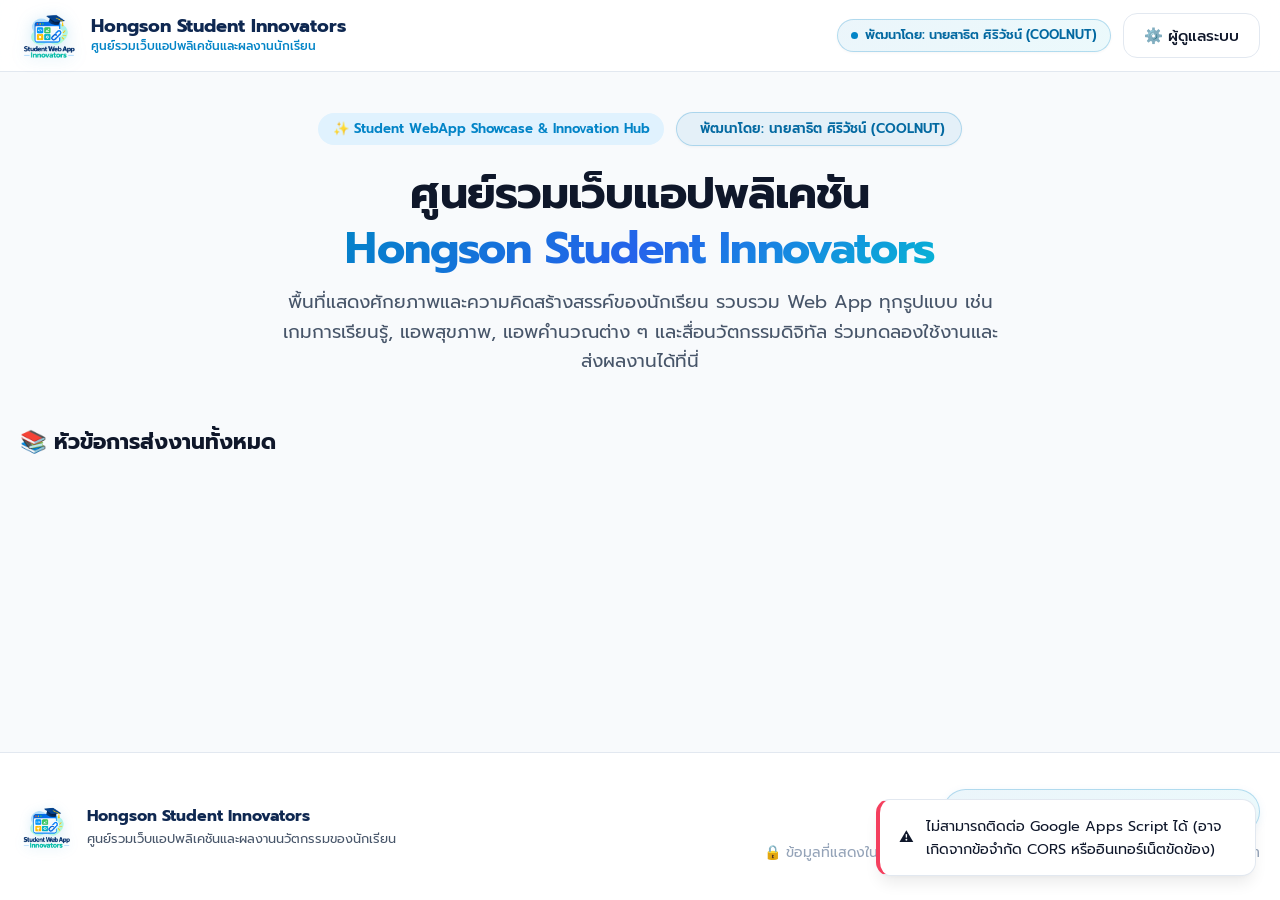
==== index.html @ adf9062c "upload v1" ====
<!DOCTYPE html>
<html lang="th">
<head>
  <meta charset="UTF-8">
  <meta name="viewport" content="width=device-width, initial-scale=1.0">
  <title>Hongson Student Innovators — ศูนย์รวมเว็บแอปพลิเคชันและผลงานนักเรียน</title>
  <meta name="description" content="แพลตฟอร์มรวบรวมและจัดแสดงผลงาน Web App ของนักเรียน (เช่น เกมการเรียนรู้, แอพสุขภาพ, แอพคำนวณต่าง ๆ) พร้อมระบบส่งผลงานและตรวจสอบการส่งงาน">
  
  <!-- Favicon -->
  <link rel="icon" type="image/png" href="assets/images/logo.png">
  
  <!-- Google Fonts Preconnect -->
  <link rel="preconnect" href="https://fonts.googleapis.com">
  <link rel="preconnect" href="https://fonts.gstatic.com" crossorigin>
  
  <!-- Core Stylesheet -->
  <link rel="stylesheet" href="assets/css/styles.css">
</head>
<body>

  <!-- Admin Mode Notification Bar (Visible only when Admin is logged in) -->
  <aside id="adminBar" class="admin-bar hidden" aria-label="แถบควบคุมผู้ดูแลระบบ">
    <div class="container">
      <div class="admin-bar-content">
        <div class="admin-badge-indicator">
          <span class="admin-pulse-dot"></span>
          <span>โหมดผู้ดูแลระบบ (Admin Mode Active)</span>
        </div>
        <div class="admin-bar-actions">
          <button id="adminCreateCategoryBtn" class="btn btn-sm btn-secondary">➕ สร้างหัวข้อใหม่</button>
          <button id="adminDiagBtn" class="btn btn-sm btn-secondary">📊 ตรวจสอบระบบ</button>
          <button id="adminLogoutBtn" class="btn btn-sm btn-danger">ออกจากระบบ</button>
        </div>
      </div>
    </div>
  </aside>

  <!-- Site Navigation Header -->
  <header class="site-header" role="banner">
    <div class="container">
      <div class="header-content">
        <a href="./" id="brandLogo" class="brand-logo" title="Hongson Student Innovators — กลับหน้าแรก">
          <img src="Logo/Student Web App Logo.png" alt="Hongson Student Innovators Logo" class="brand-logo-img">
          <div class="brand-text-wrap">
            <span class="brand-title">Hongson Student Innovators</span>
            <span class="brand-subtitle">ศูนย์รวมเว็บแอปพลิเคชันและผลงานนักเรียน</span>
          </div>
        </a>
        <nav class="header-actions" aria-label="เมนูหลัก">
          <div class="header-devbadge" title="ผู้พัฒนาระบบ">
            <span class="devbadge-pulse"></span>
            <span>พัฒนาโดย: นายสาธิต ศิริวัชน์ (COOLNUT)</span>
          </div>
          <button id="adminLoginNavBtn" class="btn btn-secondary" title="เข้าสู่ระบบผู้ดูแล">
            <span>⚙️ ผู้ดูแลระบบ</span>
          </button>
        </nav>
      </div>
    </div>
  </header>

  <!-- Main Content Area -->
  <main id="mainContent" role="main">

    <!-- ============================================================== -->
    <!-- VIEW 1: HOME VIEW (LIST OF CATEGORIES)                         -->
    <!-- ============================================================== -->
    <section id="homeView" class="view-container">
      <!-- Hero Banner -->
      <section class="hero-section">
        <div class="container">
          <div class="hero-badge-wrap">
            <div class="hero-pill">✨ Student WebApp Showcase & Innovation Hub</div>
            <div class="hero-dev-badge">
              <span class="dev-pulse"></span>
              <span>พัฒนาโดย: นายสาธิต ศิริวัชน์ (COOLNUT)</span>
            </div>
          </div>
          <h1 class="hero-title">
            ศูนย์รวมเว็บแอปพลิเคชัน <br>
            <span class="hero-title-gradient">Hongson Student Innovators</span>
          </h1>
          <p class="hero-subtitle">
            พื้นที่แสดงศักยภาพและความคิดสร้างสรรค์ของนักเรียน รวบรวม Web App ทุกรูปแบบ เช่น เกมการเรียนรู้, แอพสุขภาพ, แอพคำนวณต่าง ๆ และสื่อนวัตกรรมดิจิทัล ร่วมทดลองใช้งานและส่งผลงานได้ที่นี่
          </p>
        </div>
      </section>

      <!-- Categories Section -->
      <section class="categories-section">
        <div class="container">
          <div class="section-header-wrap">
            <h2 class="section-title">
              <span>📚 หัวข้อการส่งงานทั้งหมด</span>
            </h2>
          </div>

          <!-- Loading Skeleton for Categories -->
          <div id="categoriesLoadingSkeleton" class="skeleton-grid hidden">
            <div class="skeleton-card"></div>
            <div class="skeleton-card"></div>
            <div class="skeleton-card"></div>
          </div>

          <!-- Empty State -->
          <div id="categoriesEmptyState" class="empty-state hidden">
            <div class="empty-state-icon">📁</div>
            <h3 class="empty-state-title">ยังไม่มีหัวข้อการส่งงานในระบบ</h3>
            <p class="empty-state-desc">ผู้ดูแลระบบสามารถเข้าสู่ระบบเพื่อสร้างหัวข้อการส่งงานใหม่ได้</p>
          </div>

          <!-- Category Cards Grid Container -->
          <div id="categoryCardsGrid" class="category-cards-grid"></div>
        </div>
      </section>
    </section>

    <!-- ============================================================== -->
    <!-- VIEW 2: CATEGORY DETAIL VIEW (GALLERY & SUMMARY)              -->
    <!-- ============================================================== -->
    <section id="categoryDetailView" class="view-container category-detail-section hidden">
      <div class="container">
        
        <!-- Navigation Back Bar -->
        <div class="detail-nav-bar">
          <button id="backToHomeBtn" class="btn btn-secondary">
            <span>&larr; กลับหน้ารวมหัวข้อ</span>
          </button>
        </div>

        <!-- Category Header Info Card -->
        <div class="category-detail-header-card">
          <div class="cat-header-top">
            <div>
              <h2 id="categoryDetailTitle" class="category-detail-title">ชื่อหัวข้อการส่งงาน</h2>
              <p id="categoryDetailDesc" class="category-detail-desc">คำอธิบายรายละเอียดของหัวข้อ</p>
            </div>
            <div class="cat-header-badges">
              <span id="categoryStatusBadge" class="badge badge-success">🟢 เปิดรับผลงาน</span>
              <span id="categorySubmissionsCountBadge" class="badge badge-subtle">🚀 0 ผลงาน</span>
            </div>
          </div>

          <div class="cat-header-toolbar">
            <div id="categoryAdminToolbar" class="cat-admin-tools hidden"></div>
            <button id="openSubmitModalBtn" class="btn btn-primary">
              <span>➕ เพิ่มผลงานของฉัน</span>
            </button>
          </div>
        </div>

        <!-- Toolbar: Search & Sort Filter -->
        <div class="gallery-toolbar">
          <div class="search-input-wrap">
            <span class="search-icon">🔍</span>
            <input 
              type="text" 
              id="gallerySearchInput" 
              class="search-input" 
              placeholder="ค้นหาตามชื่อผลงาน, เว็บแอป, ชื่อผู้สร้าง, เลขที่, หรือชั้น..." 
              aria-label="ค้นหาผลงานเว็บแอป"
            >
          </div>
          <div class="sort-select-wrap">
            <label for="gallerySortSelect" class="text-sm font-medium text-muted">เรียงตาม:</label>
            <select id="gallerySortSelect" class="select-input" aria-label="ตัวเลือกการเรียงลำดับ">
              <option value="studentNoAsc">เลขที่ (น้อย → มาก) &amp; ชื่อไทย (ก-ฮ)</option>
              <option value="latest">ผลงานล่าสุด</option>
            </select>
          </div>
        </div>

        <!-- Loading Skeleton for Gallery -->
        <div id="submissionsLoadingSkeleton" class="skeleton-grid hidden">
          <div class="skeleton-card"></div>
          <div class="skeleton-card"></div>
          <div class="skeleton-card"></div>
          <div class="skeleton-card"></div>
        </div>

        <!-- Empty State for Gallery -->
        <div id="submissionsEmptyState" class="empty-state hidden">
          <div class="empty-state-icon">🚀</div>
          <h3 class="empty-state-title">ยังไม่มีผลงานในหัวข้อนี้</h3>
          <p class="empty-state-desc">เป็นคนแรกที่ส่งผลงาน Web App ของคุณได้เลย!</p>
        </div>

        <!-- WebApp Cards Grid -->
        <div id="gameGalleryGrid" class="game-gallery-grid"></div>

        <!-- Submission Summary Table Section -->
        <section class="summary-table-section" aria-labelledby="summaryTitle">
          <div class="summary-header-wrap">
            <h3 id="summaryTitle" class="section-title">
              <span>📋 สรุปการส่งงานของนักเรียน</span>
            </h3>
            <span id="summaryTotalCountBadge" class="badge badge-subtle font-bold">0 ผลงาน</span>
          </div>
          <div class="table-responsive-wrap">
            <table class="summary-table" aria-label="ตารางสรุปรายชื่อผู้ส่งผลงาน">
              <thead>
                <tr>
                  <th class="text-center" style="width: 60px;">ลำดับ</th>
                  <th class="text-center" style="width: 70px;">เลขที่</th>
                  <th>ชื่อ-นามสกุล</th>
                  <th class="text-center" style="width: 90px;">ชั้น</th>
                  <th>สายการเรียน</th>
                  <th>ชื่อผลงาน / เว็บแอป</th>
                  <th>วันที่ส่ง</th>
                  <th class="text-center admin-only hidden" style="width: 70px;">จัดการ</th>
                </tr>
              </thead>
              <tbody id="submissionSummaryTableBody">
                <!-- Dynamically generated rows -->
              </tbody>
            </table>
          </div>
        </section>

      </div>
    </section>

  </main>

  <!-- ============================================================== -->
  <!-- MODAL: STUDENT SUBMISSION                                      -->
  <!-- ============================================================== -->
  <div id="submissionModal" class="modal-backdrop hidden" role="dialog" aria-modal="true" aria-labelledby="submitModalTitle">
    <div class="modal-dialog">
      <div class="modal-header">
        <h3 id="submitModalTitle" class="modal-title">🚀 ส่งผลงาน Web App นักเรียน</h3>
        <button id="closeSubmitModalBtn" class="modal-close" aria-label="ปิดหน้าต่าง">&times;</button>
      </div>
      <form id="studentSubmissionForm">
        <div class="modal-body">
          <div class="form-group">
            <label class="form-label">หัวข้อการส่งงาน:</label>
            <div id="modalCategoryNameLabel" class="badge badge-subtle font-bold" style="font-size:0.9rem;">-</div>
          </div>

          <!-- Honeypot Field for anti-spam bot protection -->
          <input type="text" id="inputHoneypot" class="honeypot-field" tabindex="-1" autocomplete="off" aria-hidden="true">

          <div class="form-group">
            <label for="inputStudentName" class="form-label">ชื่อ-นามสกุล <span class="required">*</span></label>
            <input type="text" id="inputStudentName" class="form-control" placeholder="เช่น ด.ช.สมชาย รักเรียน" required>
          </div>

          <div class="form-row-2">
            <div class="form-group">
              <label for="inputClassName" class="form-label">ชั้น <span class="required">*</span></label>
              <input type="text" id="inputClassName" class="form-control" placeholder="เช่น ม.4/1, ม.4/3" required>
              <div class="form-help">พิมพ์ห้องเรียนของคุณเอง</div>
            </div>
            <div class="form-group">
              <label for="inputStudentNo" class="form-label">เลขที่ <span class="required">*</span></label>
              <input type="number" id="inputStudentNo" class="form-control font-mono" min="1" max="99" placeholder="เช่น 5" required>
            </div>
          </div>

          <div class="form-group">
            <label for="inputStudyProgram" class="form-label">สายการเรียน / แผนการเรียน <span class="required">*</span></label>
            <input type="text" id="inputStudyProgram" class="form-control" placeholder="เช่น ศิลป์-จีน, วิทย์-คอมฯ, วิทย์สุขภาพ" required>
            <div class="form-help">พิมพ์สายการเรียนของคุณอย่างอิสระ</div>
          </div>

          <div class="form-group">
            <label for="inputWorkTitle" class="form-label">ชื่อผลงาน / ชื่อเว็บแอป <span class="required">*</span></label>
            <input type="text" id="inputWorkTitle" class="form-control" placeholder="เช่น แอพคำนวณแคลอรีสุขภาพ, เกมระบบสุริยะ, เครื่องคิดเลขวิทยาศาสตร์" required>
          </div>

          <div class="form-group">
            <label for="inputWorkUrl" class="form-label">URL ผลงาน / ลิงก์เว็บแอป <span class="required">*</span></label>
            <input type="text" id="inputWorkUrl" class="form-control" placeholder="เช่น https://... หรือ www.mywebapp.com" autocomplete="url" required>
            <div class="form-help">รองรับทุกลิงก์ (ระบบจะเติม https:// ให้อัตโนมัติหากไม่ได้ระบุ)</div>
          </div>

          <div class="form-group">
            <label class="form-label">ภาพหน้าปกผลงาน / ตัวอย่างหน้าจอเว็บแอป (Cover / Screenshot) <span class="required">*</span></label>
            <label class="cover-upload-box" for="submitCoverInput">
              <div id="uploadBoxLabel">📸 คลิกเพื่อเลือกรูปภาพหน้าปก / ภาพตัวอย่างเว็บแอป</div>
              <div class="form-help">รองรับไฟล์ JPEG, PNG, WEBP (ระบบจะย่อขนาดให้อัตโนมัติ)</div>
              <input type="file" id="submitCoverInput" accept="image/jpeg,image/png,image/webp" style="display:none;" required>
            </label>
            <div id="coverPreviewContainer" class="hidden">
              <div class="cover-preview-wrapper">
                <img id="coverPreviewImg" src="assets/images/placeholder-cover.svg" alt="ภาพตัวอย่างหน้าปก">
              </div>
              <div id="coverPreviewStats" class="cover-preview-stats"></div>
            </div>
          </div>
        </div>
        <div class="modal-footer">
          <button type="button" class="btn btn-secondary" onclick="App.closeSubmissionModal()">ยกเลิก</button>
          <button type="submit" id="submitFormBtn" class="btn btn-primary">
            <span>🚀 ส่งผลงาน</span>
          </button>
        </div>
      </form>
    </div>
  </div>

  <!-- ============================================================== -->
  <!-- MODAL: ADMIN LOGIN                                             -->
  <!-- ============================================================== -->
  <div id="adminLoginModal" class="modal-backdrop hidden" role="dialog" aria-modal="true" aria-labelledby="adminLoginTitle">
    <div class="modal-dialog" style="max-width: 420px;">
      <div class="modal-header">
        <h3 id="adminLoginTitle" class="modal-title">🔐 เข้าสู่ระบบผู้ดูแลระบบ</h3>
        <button id="adminLoginModalClose" class="modal-close" aria-label="ปิดหน้าต่าง">&times;</button>
      </div>
      <form id="adminLoginForm">
        <div class="modal-body">
          <div class="form-group">
            <label for="adminPasswordInput" class="form-label">รหัสผ่านผู้ดูแลระบบ (Admin Password):</label>
            <input type="password" id="adminPasswordInput" class="form-control" placeholder="กรอกรหัสผ่าน..." autocomplete="current-password" required>
            <div class="form-help">ในโหมด Prototype Phase 1 ใช้รหัส: <code>admin1234</code></div>
            <div id="adminLoginError" class="text-danger text-sm" style="margin-top:0.5rem;"></div>
          </div>
        </div>
        <div class="modal-footer">
          <button type="button" class="btn btn-secondary" onclick="AdminApp.closeLoginModal()">ยกเลิก</button>
          <button type="submit" id="adminLoginSubmitBtn" class="btn btn-primary">เข้าสู่ระบบ</button>
        </div>
      </form>
    </div>
  </div>

  <!-- ============================================================== -->
  <!-- MODAL: ADMIN CREATE / EDIT CATEGORY                            -->
  <!-- ============================================================== -->
  <div id="adminCategoryModal" class="modal-backdrop hidden" role="dialog" aria-modal="true" aria-labelledby="adminCategoryModalTitle">
    <div class="modal-dialog">
      <div class="modal-header">
        <h3 id="adminCategoryModalTitle" class="modal-title">➕ สร้างหัวข้อการส่งงานใหม่</h3>
        <button class="modal-close" onclick="AdminApp.closeCategoryModal()" aria-label="ปิดหน้าต่าง">&times;</button>
      </div>
      <form id="adminCategoryForm">
        <div class="modal-body">
          <input type="hidden" id="adminCatIdInput">
          <div class="form-group">
            <label for="adminCatTitleInput" class="form-label">ชื่อหัวข้อการส่งงาน <span class="required">*</span></label>
            <input type="text" id="adminCatTitleInput" class="form-control" placeholder="เช่น โครงงานเว็บแอปสุขภาพ ม.4/2 หรือ นวัตกรรม AI เพื่อการเรียนรู้" required>
          </div>
          <div class="form-group">
            <label for="adminCatDescInput" class="form-label">คำอธิบายรายละเอียด:</label>
            <textarea id="adminCatDescInput" class="form-control" rows="3" placeholder="ระบุวัตถุประสงค์ เกณฑ์การส่งผลงาน หรือประเภท Web App ที่เปิดรับ..."></textarea>
          </div>
        </div>
        <div class="modal-footer">
          <button type="button" class="btn btn-secondary" onclick="AdminApp.closeCategoryModal()">ยกเลิก</button>
          <button type="submit" id="adminCatSubmitBtn" class="btn btn-primary">บันทึก</button>
        </div>
      </form>
    </div>
  </div>

  <!-- Global Toast Notifications Container -->
  <div id="toastContainer" class="toast-container" aria-live="polite" aria-atomic="true"></div>

  <!-- Site Footer -->
  <footer class="site-footer" role="contentinfo">
    <div class="container">
      <div class="footer-content">
        <div class="footer-brand">
          <img src="Logo/Student Web App Logo.png" alt="Hongson Student Innovators Logo" class="footer-logo-img">
          <div>
            <div class="footer-title">Hongson Student Innovators</div>
            <div class="footer-subtitle">ศูนย์รวมเว็บแอปพลิเคชันและผลงานนวัตกรรมของนักเรียน</div>
          </div>
        </div>
        <div class="footer-center">
          <div class="dev-badge">
            <span class="dev-badge-icon">👨‍💻</span>
            <span class="dev-badge-text">พัฒนาโดย: นายสาธิต ศิริวัชน์ (COOLNUT)</span>
          </div>
          <div class="text-sm text-muted">
            🔒 ข้อมูลที่แสดงในเว็บนี้ใช้เพื่อการนำเสนอผลงานและส่งเสริมการเรียนรู้ทางการศึกษา
          </div>
        </div>
      </div>
    </div>
  </footer>

  <!-- Scripts: Loaded in dependency order -->
  <script src="assets/js/config.js"></script>
  <script src="assets/js/image-utils.js"></script>
  <script src="assets/js/api.js"></script>
  <script src="assets/js/admin.js"></script>
  <script src="assets/js/app.js"></script>
</body>
</html>
---- assets/css/styles.css ----
/* ==========================================================================
   Hongson Student Innovators - Design System & Modern Styles
   Theme: Student WebApp & Innovation Showcase (Sleek, Dynamic, Inspiring)
   ========================================================================== */

@import url('https://fonts.googleapis.com/css2?family=Inter:wght@400;500;600;700&family=Prompt:wght@300;400;500;600;700&display=swap');

:root {
  /* Color Palette - Vibrant Cyan, Sky Blue, Navy with Innovation Accents */
  --primary: #0284c7;
  --primary-hover: #0369a1;
  --primary-light: #e0f2fe;
  --primary-dark: #075985;

  --accent-cyan: #06b6d4;
  --accent-blue: #2563eb;
  --accent-purple: #6366f1;
  --accent-emerald: #10b981;
  --accent-amber: #f59e0b;
  --accent-rose: #f43f5e;

  --bg-main: #f8fafc;
  --bg-card: #ffffff;
  --bg-glass: rgba(255, 255, 255, 0.88);

  --text-primary: #0f172a;
  --text-secondary: #475569;
  --text-muted: #94a3b8;
  --text-on-primary: #ffffff;

  --border-subtle: #e2e8f0;
  --border-focus: #38bdf8;

  /* Elevation & Shadows */
  --shadow-sm: 0 1px 2px 0 rgba(0, 0, 0, 0.05);
  --shadow-md: 0 4px 6px -1px rgba(0, 0, 0, 0.07), 0 2px 4px -2px rgba(0, 0, 0, 0.05);
  --shadow-lg: 0 10px 15px -3px rgba(0, 0, 0, 0.08), 0 4px 6px -4px rgba(0, 0, 0, 0.05);
  --shadow-hover: 0 20px 25px -5px rgba(79, 70, 229, 0.12), 0 8px 10px -6px rgba(79, 70, 229, 0.08);

  /* Geometry */
  --radius-sm: 8px;
  --radius-md: 14px;
  --radius-lg: 20px;
  --radius-full: 9999px;

  /* Typography */
  --font-family: 'Prompt', 'Inter', -apple-system, BlinkMacSystemFont, 'Segoe UI', Roboto, sans-serif;
  --font-mono: ui-monospace, SFMono-Regular, Menlo, Monaco, Consolas, monospace;

  /* Layout */
  --max-width: 1280px;
  --header-height: 72px;
}

/* ==========================================================================
   CSS Reset & Base
   ========================================================================== */
*, *::before, *::after {
  box-sizing: border-box;
  margin: 0;
  padding: 0;
}

html {
  font-size: 16px;
  scroll-behavior: smooth;
}

body {
  font-family: var(--font-family);
  background-color: var(--bg-main);
  color: var(--text-primary);
  line-height: 1.6;
  min-height: 100vh;
  display: flex;
  flex-direction: column;
  -webkit-font-smoothing: antialiased;
  -moz-osx-font-smoothing: grayscale;
}

/* Container */
.container {
  width: 100%;
  max-width: var(--max-width);
  margin-left: auto;
  margin-right: auto;
  padding-left: 1.25rem;
  padding-right: 1.25rem;
}

/* Hidden Utility */
.hidden {
  display: none !important;
}

/* Text Helpers */
.text-center { text-align: center; }
.text-muted { color: var(--text-muted); }
.text-danger { color: var(--accent-rose); }
.font-bold { font-weight: 700; }
.font-medium { font-weight: 500; }
.font-mono { font-family: var(--font-mono); }
.text-sm { font-size: 0.875rem; }

/* ==========================================================================
   Header & Navbar
   ========================================================================== */
.site-header {
  position: sticky;
  top: 0;
  z-index: 100;
  background: var(--bg-glass);
  backdrop-filter: blur(12px);
  -webkit-backdrop-filter: blur(12px);
  border-bottom: 1px solid var(--border-subtle);
  height: var(--header-height);
  display: flex;
  align-items: center;
}

.header-content {
  display: flex;
  justify-content: space-between;
  align-items: center;
  width: 100%;
}

.brand-logo {
  display: flex;
  align-items: center;
  gap: 0.85rem;
  text-decoration: none;
  color: var(--text-primary);
  font-weight: 700;
  font-size: 1.25rem;
  cursor: pointer;
  transition: transform 0.2s ease;
}

.brand-logo:hover {
  transform: translateY(-1px);
}

.brand-logo-img {
  height: 48px;
  width: auto;
  max-width: 140px;
  object-fit: contain;
  transition: transform 0.25s ease;
  filter: drop-shadow(0 2px 8px rgba(2, 132, 199, 0.18));
}

.brand-logo:hover .brand-logo-img {
  transform: scale(1.05);
}

.brand-icon {
  display: flex;
  align-items: center;
  justify-content: center;
  width: 44px;
  height: 44px;
  background: linear-gradient(135deg, var(--primary), var(--accent-cyan));
  color: #fff;
  border-radius: var(--radius-md);
  font-size: 1.35rem;
  box-shadow: 0 4px 12px rgba(2, 132, 199, 0.25);
}

.brand-text-wrap {
  display: flex;
  flex-direction: column;
}

.brand-title {
  line-height: 1.2;
  font-size: 1.15rem;
  font-weight: 700;
  color: #0f2851;
}

.brand-subtitle {
  font-size: 0.75rem;
  font-weight: 500;
  color: var(--primary);
}

.header-actions {
  display: flex;
  align-items: center;
  gap: 0.75rem;
}

.header-devbadge {
  display: inline-flex;
  align-items: center;
  gap: 0.45rem;
  background: linear-gradient(135deg, rgba(2, 132, 199, 0.08), rgba(6, 182, 212, 0.08));
  border: 1px solid rgba(2, 132, 199, 0.25);
  padding: 0.35rem 0.85rem;
  border-radius: var(--radius-full);
  font-size: 0.8rem;
  font-weight: 600;
  color: #0369a1;
  box-shadow: 0 1px 3px rgba(0, 0, 0, 0.04);
  transition: all 0.2s ease;
  white-space: nowrap;
}

.header-devbadge:hover {
  background: linear-gradient(135deg, rgba(2, 132, 199, 0.14), rgba(6, 182, 212, 0.14));
  border-color: rgba(2, 132, 199, 0.45);
  transform: translateY(-1px);
}

.devbadge-pulse {
  width: 7px;
  height: 7px;
  border-radius: 50%;
  background-color: #0284c7;
  box-shadow: 0 0 0 0 rgba(2, 132, 199, 0.7);
  animation: pulse-ring 2s infinite;
  flex-shrink: 0;
}

@keyframes pulse-ring {
  0% {
    box-shadow: 0 0 0 0 rgba(2, 132, 199, 0.6);
  }
  70% {
    box-shadow: 0 0 0 6px rgba(2, 132, 199, 0);
  }
  100% {
    box-shadow: 0 0 0 0 rgba(2, 132, 199, 0);
  }
}

/* ==========================================================================
   Admin Mode Banner / Bar
   ========================================================================== */
.admin-bar {
  background: linear-gradient(90deg, #1e1b4b, #312e81);
  color: #e0e7ff;
  padding: 0.6rem 0;
  font-size: 0.875rem;
  border-bottom: 1px solid rgba(255, 255, 255, 0.1);
}

.admin-bar-content {
  display: flex;
  justify-content: space-between;
  align-items: center;
  flex-wrap: wrap;
  gap: 0.5rem;
}

.admin-badge-indicator {
  display: flex;
  align-items: center;
  gap: 0.5rem;
  font-weight: 600;
}

.admin-pulse-dot {
  width: 8px;
  height: 8px;
  background-color: #34d399;
  border-radius: 50%;
  box-shadow: 0 0 8px #34d399;
  animation: pulse 1.8s infinite;
}

@keyframes pulse {
  0%, 100% { transform: scale(1); opacity: 1; }
  50% { transform: scale(1.3); opacity: 0.6; }
}

.admin-bar-actions {
  display: flex;
  gap: 0.5rem;
}

/* ==========================================================================
   Hero Section
   ========================================================================== */
.hero-section {
  padding: 2.5rem 0 1.5rem;
  text-align: center;
}

.hero-badge-wrap {
  display: flex;
  justify-content: center;
  align-items: center;
  flex-wrap: wrap;
  gap: 0.75rem;
  margin-bottom: 1.25rem;
}

.hero-pill {
  display: inline-flex;
  align-items: center;
  gap: 0.4rem;
  padding: 0.35rem 0.9rem;
  background: var(--primary-light);
  color: var(--primary);
  border-radius: var(--radius-full);
  font-size: 0.825rem;
  font-weight: 600;
}

.hero-dev-badge {
  display: inline-flex;
  align-items: center;
  gap: 0.5rem;
  padding: 0.35rem 0.95rem;
  background: rgba(2, 132, 199, 0.08);
  color: #0369a1;
  border: 1px solid rgba(2, 132, 199, 0.25);
  border-radius: var(--radius-full);
  font-size: 0.825rem;
  font-weight: 600;
  box-shadow: 0 1px 3px rgba(0, 0, 0, 0.04);
}

.hero-title {
  font-size: clamp(1.8rem, 4vw, 2.75rem);
  font-weight: 700;
  color: var(--text-primary);
  line-height: 1.25;
  margin-bottom: 0.75rem;
  letter-spacing: -0.02em;
}

.hero-title-gradient {
  background: linear-gradient(135deg, #0284c7 0%, #2563eb 50%, #06b6d4 100%);
  -webkit-background-clip: text;
  background-clip: text;
  -webkit-text-fill-color: transparent;
}

.hero-subtitle {
  font-size: clamp(1rem, 1.5vw, 1.15rem);
  color: var(--text-secondary);
  max-width: 720px;
  margin: 0 auto;
}

/* ==========================================================================
   Category Cards Grid (Home View)
   ========================================================================== */
.categories-section {
  padding: 1.5rem 0 3rem;
}

.section-header-wrap {
  display: flex;
  justify-content: space-between;
  align-items: center;
  margin-bottom: 1.5rem;
}

.section-title {
  font-size: 1.35rem;
  font-weight: 700;
  display: flex;
  align-items: center;
  gap: 0.5rem;
}

.category-cards-grid {
  display: grid;
  grid-template-columns: repeat(auto-fill, minmax(320px, 1fr));
  gap: 1.5rem;
}

.category-card {
  background: var(--bg-card);
  border: 1px solid var(--border-subtle);
  border-radius: var(--radius-lg);
  padding: 1.5rem;
  display: flex;
  flex-direction: column;
  transition: all 0.25s cubic-bezier(0.16, 1, 0.3, 1);
  cursor: pointer;
  position: relative;
  box-shadow: var(--shadow-sm);
}

.category-card:hover {
  transform: translateY(-4px);
  box-shadow: var(--shadow-hover);
  border-color: var(--border-focus);
}

.category-card.is-closed {
  opacity: 0.88;
  background: #fdfdfd;
}

.cat-card-header {
  display: flex;
  justify-content: space-between;
  align-items: flex-start;
  margin-bottom: 1rem;
}

.cat-card-badges {
  display: flex;
  gap: 0.5rem;
  flex-wrap: wrap;
}

.cat-card-title {
  font-size: 1.2rem;
  font-weight: 600;
  color: var(--text-primary);
  margin-bottom: 0.5rem;
  line-height: 1.4;
}

.cat-card-desc {
  font-size: 0.925rem;
  color: var(--text-secondary);
  line-height: 1.5;
  flex-grow: 1;
  margin-bottom: 1.25rem;
}

.cat-card-footer {
  display: flex;
  justify-content: space-between;
  align-items: center;
  border-top: 1px solid var(--border-subtle);
  padding-top: 0.85rem;
  font-size: 0.85rem;
}

.cat-card-date {
  color: var(--text-muted);
}

.cat-card-action {
  font-weight: 600;
  color: var(--primary);
  display: flex;
  align-items: center;
  gap: 0.25rem;
}

/* Category Admin Dropdown */
.cat-admin-dropdown {
  position: relative;
}

.cat-admin-menu {
  position: absolute;
  top: 100%;
  right: 0;
  background: var(--bg-card);
  border: 1px solid var(--border-subtle);
  border-radius: var(--radius-md);
  box-shadow: var(--shadow-lg);
  padding: 0.5rem;
  min-width: 160px;
  display: none;
  flex-direction: column;
  gap: 0.25rem;
  z-index: 20;
}

.cat-admin-dropdown:hover .cat-admin-menu,
.cat-admin-dropdown:focus-within .cat-admin-menu {
  display: flex;
}

.cat-admin-menu button {
  background: none;
  border: none;
  text-align: left;
  padding: 0.45rem 0.75rem;
  font-size: 0.85rem;
  border-radius: var(--radius-sm);
  cursor: pointer;
  color: var(--text-primary);
  font-family: inherit;
}

.cat-admin-menu button:hover {
  background: var(--bg-main);
}

/* ==========================================================================
   Category Detail View
   ========================================================================== */
.category-detail-section {
  padding: 1.5rem 0 4rem;
}

.detail-nav-bar {
  margin-bottom: 1.5rem;
}

.category-detail-header-card {
  background: var(--bg-card);
  border: 1px solid var(--border-subtle);
  border-radius: var(--radius-lg);
  padding: 1.75rem 2rem;
  margin-bottom: 2rem;
  box-shadow: var(--shadow-sm);
}

.cat-header-top {
  display: flex;
  justify-content: space-between;
  align-items: flex-start;
  flex-wrap: wrap;
  gap: 1rem;
  margin-bottom: 1rem;
}

.category-detail-title {
  font-size: clamp(1.4rem, 2.5vw, 2rem);
  font-weight: 700;
  color: var(--text-primary);
  line-height: 1.3;
}

.category-detail-desc {
  font-size: 1.05rem;
  color: var(--text-secondary);
  max-width: 800px;
  margin-bottom: 1.25rem;
}

.cat-header-toolbar {
  display: flex;
  justify-content: space-between;
  align-items: center;
  flex-wrap: wrap;
  gap: 1rem;
  border-top: 1px solid var(--border-subtle);
  padding-top: 1.25rem;
}

.cat-header-badges {
  display: flex;
  gap: 0.6rem;
  align-items: center;
}

/* ==========================================================================
   Filter & Search Toolbar
   ========================================================================== */
.gallery-toolbar {
  display: flex;
  justify-content: space-between;
  align-items: center;
  flex-wrap: wrap;
  gap: 1rem;
  margin-bottom: 1.75rem;
}

.search-input-wrap {
  position: relative;
  flex: 1;
  min-width: 260px;
  max-width: 440px;
}

.search-icon {
  position: absolute;
  left: 1rem;
  top: 50%;
  transform: translateY(-50%);
  color: var(--text-muted);
  pointer-events: none;
}

.search-input {
  width: 100%;
  height: 46px;
  padding: 0 1rem 0 2.75rem;
  border: 1px solid var(--border-subtle);
  border-radius: var(--radius-full);
  background: var(--bg-card);
  font-family: inherit;
  font-size: 0.95rem;
  color: var(--text-primary);
  transition: all 0.2s ease;
  box-shadow: var(--shadow-sm);
}

.search-input:focus {
  outline: none;
  border-color: var(--primary);
  box-shadow: 0 0 0 3px rgba(79, 70, 229, 0.15);
}

.sort-select-wrap {
  display: flex;
  align-items: center;
  gap: 0.5rem;
}

.select-input {
  height: 46px;
  padding: 0 1rem;
  border: 1px solid var(--border-subtle);
  border-radius: var(--radius-md);
  background: var(--bg-card);
  font-family: inherit;
  font-size: 0.9rem;
  color: var(--text-primary);
  cursor: pointer;
  transition: all 0.2s ease;
}

.select-input:focus {
  outline: none;
  border-color: var(--primary);
}

/* ==========================================================================
   Game Cards Grid (Game Gallery)
   CRITICAL: 16:9 Cover normalization & Responsive Layout
   ========================================================================== */
.game-gallery-grid {
  display: grid;
  grid-template-columns: repeat(auto-fill, minmax(250px, 1fr));
  gap: 1.5rem;
  margin-bottom: 3.5rem;
}

@media (min-width: 1200px) {
  .game-gallery-grid {
    grid-template-columns: repeat(4, 1fr);
  }
}

.game-card {
  background: var(--bg-card);
  border: 1px solid var(--border-subtle);
  border-radius: var(--radius-lg);
  overflow: hidden;
  display: flex;
  flex-direction: column;
  box-shadow: var(--shadow-sm);
  transition: all 0.25s cubic-bezier(0.16, 1, 0.3, 1);
  cursor: pointer;
}

.game-card:hover {
  transform: translateY(-5px);
  box-shadow: var(--shadow-hover);
  border-color: var(--border-focus);
}

.game-card.card-highlight {
  border-color: #10b981;
  box-shadow: 0 0 0 3px rgba(16, 185, 129, 0.3);
  animation: pulse-border 1.5s infinite;
}

@keyframes pulse-border {
  0%, 100% { transform: scale(1); }
  50% { transform: scale(1.02); }
}

/* CRITICAL COVER NORMALIZATION */
.game-card-cover-wrap {
  width: 100%;
  aspect-ratio: 16 / 9;
  position: relative;
  background-color: #1e1b4b;
  overflow: hidden;
}

.game-card-cover {
  width: 100%;
  height: 100%;
  object-fit: cover;
  display: block;
  transition: transform 0.4s ease;
}

.game-card:hover .game-card-cover {
  transform: scale(1.04);
}

.game-card-badge-no {
  position: absolute;
  top: 0.75rem;
  left: 0.75rem;
  background: rgba(15, 23, 42, 0.85);
  backdrop-filter: blur(4px);
  color: #ffffff;
  padding: 0.25rem 0.65rem;
  border-radius: var(--radius-full);
  font-size: 0.8rem;
  font-weight: 600;
  font-family: var(--font-mono);
  box-shadow: 0 2px 4px rgba(0, 0, 0, 0.2);
}

.game-card-admin-del {
  position: absolute;
  top: 0.75rem;
  right: 0.75rem;
  padding: 0.3rem 0.5rem;
  border-radius: var(--radius-sm);
  font-size: 0.8rem;
  box-shadow: 0 2px 6px rgba(0,0,0,0.3);
}

.game-card-body {
  padding: 1.2rem;
  display: flex;
  flex-direction: column;
  flex-grow: 1;
}

.game-card-title {
  font-size: 1.05rem;
  font-weight: 600;
  color: var(--text-primary);
  margin-bottom: 0.4rem;
  line-height: 1.35;
  display: -webkit-box;
  -webkit-line-clamp: 2;
  line-clamp: 2;
  -webkit-box-orient: vertical;
  overflow: hidden;
  height: 2.7em;
}

.game-card-creator {
  font-size: 0.9rem;
  color: var(--text-secondary);
  margin-bottom: 0.75rem;
  font-weight: 500;
}

.game-card-meta {
  display: flex;
  gap: 0.4rem;
  flex-wrap: wrap;
  margin-bottom: 1.25rem;
  flex-grow: 1;
}

.game-card-actions {
  margin-top: auto;
}

.btn-play, .btn-launch {
  width: 100%;
  height: 42px;
  background: linear-gradient(135deg, #0284c7, #2563eb);
  color: #ffffff !important;
  font-weight: 600;
  border-radius: var(--radius-md);
  text-decoration: none;
  display: flex;
  align-items: center;
  justify-content: center;
  gap: 0.5rem;
  box-shadow: 0 4px 12px rgba(2, 132, 199, 0.25);
  transition: all 0.2s ease;
}

.btn-play:hover, .btn-launch:hover {
  background: linear-gradient(135deg, #0369a1, #1d4ed8);
  filter: brightness(1.05);
  transform: translateY(-1px);
  box-shadow: 0 6px 16px rgba(2, 132, 199, 0.35);
}

/* ==========================================================================
   Submission Summary Table Section
   ========================================================================== */
.summary-table-section {
  background: var(--bg-card);
  border: 1px solid var(--border-subtle);
  border-radius: var(--radius-lg);
  padding: 1.75rem 2rem;
  box-shadow: var(--shadow-sm);
}

.summary-header-wrap {
  display: flex;
  justify-content: space-between;
  align-items: center;
  margin-bottom: 1.25rem;
  flex-wrap: wrap;
  gap: 0.5rem;
}

.table-responsive-wrap {
  width: 100%;
  overflow-x: auto;
  -webkit-overflow-scrolling: touch;
  border-radius: var(--radius-sm);
}

.table-responsive-wrap::-webkit-scrollbar {
  height: 6px;
}

.table-responsive-wrap::-webkit-scrollbar-track {
  background: #f1f5f9;
}

.table-responsive-wrap::-webkit-scrollbar-thumb {
  background: #cbd5e1;
  border-radius: 4px;
}

.summary-table {
  width: 100%;
  min-width: 680px;
  border-collapse: collapse;
  font-size: 0.925rem;
  text-align: left;
}

.summary-table th {
  background: #f1f5f9;
  color: var(--text-secondary);
  font-weight: 600;
  padding: 0.85rem 1rem;
  border-bottom: 2px solid var(--border-subtle);
  white-space: nowrap;
}

.summary-table td {
  padding: 0.9rem 1rem;
  border-bottom: 1px solid var(--border-subtle);
  color: var(--text-primary);
  word-break: break-word;
  overflow-wrap: break-word;
}

.summary-table tbody tr:hover {
  background-color: #f8fafc;
}

.link-subtle {
  color: var(--primary);
  text-decoration: none;
  font-weight: 500;
}

.link-subtle:hover {
  text-decoration: underline;
}

/* ==========================================================================
   Buttons & Badges
   ========================================================================== */
.btn {
  display: inline-flex;
  align-items: center;
  justify-content: center;
  gap: 0.5rem;
  font-family: inherit;
  font-size: 0.95rem;
  font-weight: 500;
  border: none;
  border-radius: var(--radius-md);
  padding: 0.65rem 1.25rem;
  cursor: pointer;
  transition: all 0.2s ease;
  min-height: 44px; /* Touch target >= 44px */
  text-decoration: none;
}

.btn:active {
  transform: scale(0.98);
}

.btn-primary {
  background-color: var(--primary);
  color: var(--text-on-primary);
  box-shadow: 0 2px 4px rgba(79, 70, 229, 0.2);
}

.btn-primary:hover {
  background-color: var(--primary-hover);
}

.btn-secondary {
  background-color: #ffffff;
  color: var(--text-primary);
  border: 1px solid var(--border-subtle);
}

.btn-secondary:hover {
  background-color: #f1f5f9;
  border-color: #cbd5e1;
}

.btn-danger {
  background-color: var(--accent-rose);
  color: #ffffff;
}

.btn-danger:hover {
  background-color: #e11d48;
}

.btn-danger-outline {
  background-color: transparent;
  color: var(--accent-rose);
  border: 1px solid var(--accent-rose);
}

.btn-danger-outline:hover {
  background-color: #fff1f2;
}

.btn-icon {
  padding: 0.4rem;
  width: 36px;
  height: 36px;
  min-height: unset;
  border-radius: var(--radius-sm);
  background: transparent;
}

.btn-sm {
  font-size: 0.85rem;
  padding: 0.4rem 0.8rem;
  min-height: 36px;
}

.btn-disabled,
.btn:disabled {
  opacity: 0.6;
  cursor: not-allowed;
  pointer-events: none;
}

/* Badges */
.badge {
  display: inline-flex;
  align-items: center;
  gap: 0.35rem;
  padding: 0.25rem 0.65rem;
  border-radius: var(--radius-full);
  font-size: 0.775rem;
  font-weight: 500;
  white-space: nowrap;
}

.badge-success {
  background-color: #d1fae5;
  color: #065f46;
}

.badge-neutral {
  background-color: #f1f5f9;
  color: #64748b;
}

.badge-subtle {
  background-color: #f8fafc;
  border: 1px solid var(--border-subtle);
  color: var(--text-secondary);
}

/* ==========================================================================
   Modals & Bottom Sheets
   ========================================================================== */
.modal-backdrop {
  position: fixed;
  inset: 0;
  background-color: rgba(15, 23, 42, 0.65);
  backdrop-filter: blur(4px);
  -webkit-backdrop-filter: blur(4px);
  display: flex;
  align-items: center;
  justify-content: center;
  z-index: 200;
  padding: 1rem;
}

.modal-dialog {
  background: var(--bg-card);
  border-radius: var(--radius-lg);
  box-shadow: 0 25px 50px -12px rgba(0, 0, 0, 0.25);
  width: 100%;
  max-width: 580px;
  max-height: 88vh;
  display: flex;
  flex-direction: column;
  overflow: hidden;
  animation: modal-enter 0.25s cubic-bezier(0.16, 1, 0.3, 1);
}

@keyframes modal-enter {
  from { opacity: 0; transform: scale(0.95) translateY(10px); }
  to { opacity: 1; transform: scale(1) translateY(0); }
}

.modal-header {
  display: flex;
  justify-content: space-between;
  align-items: center;
  padding: 1.25rem 1.5rem;
  border-bottom: 1px solid var(--border-subtle);
  flex-shrink: 0;
}

/* Modal Form Container - Crucial for scroll propagation */
.modal-dialog > form {
  display: flex;
  flex-direction: column;
  flex: 1;
  min-height: 0;
  overflow: hidden;
}

.modal-title {
  font-size: 1.25rem;
  font-weight: 700;
}

.modal-close {
  background: none;
  border: none;
  font-size: 1.5rem;
  color: var(--text-muted);
  cursor: pointer;
  padding: 0.2rem;
  line-height: 1;
}

.modal-close:hover {
  color: var(--text-primary);
}

.modal-body {
  padding: 1.5rem;
  overflow-y: auto;
  -webkit-overflow-scrolling: touch;
  flex: 1;
  min-height: 0;
  overscroll-behavior: contain;
}

/* Sleek visible scrollbar for modal-body */
.modal-body::-webkit-scrollbar {
  width: 7px;
}

.modal-body::-webkit-scrollbar-track {
  background: #f1f5f9;
  border-radius: 4px;
}

.modal-body::-webkit-scrollbar-thumb {
  background: #cbd5e1;
  border-radius: 4px;
}

.modal-body::-webkit-scrollbar-thumb:hover {
  background: #94a3b8;
}

.modal-footer {
  padding: 1rem 1.5rem;
  border-top: 1px solid var(--border-subtle);
  display: flex;
  justify-content: flex-end;
  gap: 0.75rem;
  background: #f8fafc;
  flex-shrink: 0;
}

/* Form Styles */
.form-group {
  margin-bottom: 1.15rem;
}

.form-row-2 {
  display: grid;
  grid-template-columns: 1fr 1fr;
  gap: 1rem;
}

.form-label {
  display: block;
  font-size: 0.875rem;
  font-weight: 500;
  color: var(--text-primary);
  margin-bottom: 0.4rem;
}

.form-label .required {
  color: var(--accent-rose);
}

.form-control {
  width: 100%;
  height: 44px;
  padding: 0 0.85rem;
  border: 1px solid var(--border-subtle);
  border-radius: var(--radius-md);
  font-family: inherit;
  font-size: 0.95rem;
  color: var(--text-primary);
  transition: all 0.2s ease;
}

.form-control:focus {
  outline: none;
  border-color: var(--primary);
  box-shadow: 0 0 0 3px rgba(79, 70, 229, 0.15);
}

textarea.form-control {
  height: auto;
  min-height: 80px;
  padding: 0.75rem 0.85rem;
}

.form-help {
  font-size: 0.775rem;
  color: var(--text-muted);
  margin-top: 0.35rem;
}

/* File Upload & Preview */
.cover-upload-box {
  display: block;
  width: 100%;
  box-sizing: border-box;
  border: 2px dashed var(--border-subtle);
  border-radius: var(--radius-md);
  padding: 1.25rem;
  text-align: center;
  background: #fafafa;
  cursor: pointer;
  transition: all 0.2s ease;
}

.cover-upload-box:hover {
  border-color: var(--primary);
  background: #f8fafc;
}

.cover-preview-wrapper {
  margin-top: 0.75rem;
  border-radius: var(--radius-md);
  overflow: hidden;
  border: 1px solid var(--border-subtle);
  aspect-ratio: 16 / 9;
  background: #000;
}

.cover-preview-wrapper img {
  width: 100%;
  height: 100%;
  object-fit: cover;
}

.cover-preview-stats {
  font-size: 0.75rem;
  color: var(--accent-emerald);
  margin-top: 0.35rem;
  font-weight: 500;
}

/* Honeypot hidden input */
.honeypot-field {
  display: none !important;
  visibility: hidden !important;
  opacity: 0 !important;
  position: absolute !important;
  left: -9999px !important;
}

/* ==========================================================================
   Loading Skeletons & Empty States
   ========================================================================== */
.skeleton-grid {
  display: grid;
  grid-template-columns: repeat(auto-fill, minmax(280px, 1fr));
  gap: 1.5rem;
}

.skeleton-card {
  height: 240px;
  background: linear-gradient(90deg, #f1f5f9 25%, #e2e8f0 50%, #f1f5f9 75%);
  background-size: 200% 100%;
  animation: skeleton-loading 1.5s infinite;
  border-radius: var(--radius-lg);
}

@keyframes skeleton-loading {
  0% { background-position: 200% 0; }
  100% { background-position: -200% 0; }
}

.empty-state {
  text-align: center;
  padding: 3.5rem 1.5rem;
  background: var(--bg-card);
  border: 1px dashed var(--border-subtle);
  border-radius: var(--radius-lg);
  margin: 1.5rem 0;
}

.empty-state-icon {
  font-size: 3rem;
  margin-bottom: 0.75rem;
}

.empty-state-title {
  font-size: 1.25rem;
  font-weight: 600;
  margin-bottom: 0.5rem;
}

.empty-state-desc {
  font-size: 0.95rem;
  color: var(--text-secondary);
  max-width: 440px;
  margin: 0 auto 1.25rem;
}

/* ==========================================================================
   Toast Notifications
   ========================================================================== */
.toast-container {
  position: fixed;
  bottom: 1.5rem;
  right: 1.5rem;
  display: flex;
  flex-direction: column;
  gap: 0.75rem;
  z-index: 300;
  max-width: 380px;
}

.toast {
  display: flex;
  align-items: center;
  gap: 0.75rem;
  background: var(--bg-card);
  border: 1px solid var(--border-subtle);
  border-radius: var(--radius-md);
  padding: 0.9rem 1.2rem;
  box-shadow: var(--shadow-lg);
  font-size: 0.9rem;
  animation: toast-in 0.3s cubic-bezier(0.16, 1, 0.3, 1);
  transition: opacity 0.3s, transform 0.3s;
}

.toast-success {
  border-left: 4px solid var(--accent-emerald);
}

.toast-error {
  border-left: 4px solid var(--accent-rose);
}

.toast-info {
  border-left: 4px solid var(--primary);
}

.toast-fadeout {
  opacity: 0;
  transform: translateY(10px);
}

@keyframes toast-in {
  from { opacity: 0; transform: translateY(20px); }
  to { opacity: 1; transform: translateY(0); }
}

/* ==========================================================================
   Footer
   ========================================================================== */
.site-footer {
  margin-top: auto;
  background: #ffffff;
  border-top: 1px solid var(--border-subtle);
  padding: 2.25rem 0;
  font-size: 0.85rem;
  color: var(--text-secondary);
}

.footer-content {
  display: flex;
  justify-content: space-between;
  align-items: center;
  flex-wrap: wrap;
  gap: 1.5rem;
}

.footer-brand {
  display: flex;
  align-items: center;
  gap: 0.9rem;
}

.footer-logo-img {
  height: 44px;
  width: auto;
  object-fit: contain;
  filter: drop-shadow(0 2px 6px rgba(2, 132, 199, 0.15));
}

.footer-title {
  font-weight: 700;
  color: #0f2851;
  font-size: 1rem;
}

.footer-subtitle {
  font-size: 0.8rem;
  color: var(--text-secondary);
}

.footer-center {
  display: flex;
  flex-direction: column;
  align-items: flex-end;
  gap: 0.5rem;
}

.dev-badge {
  display: inline-flex;
  align-items: center;
  gap: 0.5rem;
  background: linear-gradient(135deg, rgba(2, 132, 199, 0.08), rgba(6, 182, 212, 0.08));
  border: 1px solid rgba(2, 132, 199, 0.25);
  padding: 0.45rem 1rem;
  border-radius: var(--radius-full);
  font-size: 0.85rem;
  font-weight: 600;
  color: #0369a1;
  box-shadow: 0 2px 8px rgba(2, 132, 199, 0.08);
  transition: all 0.25s ease;
}

.dev-badge:hover {
  background: linear-gradient(135deg, rgba(2, 132, 199, 0.15), rgba(6, 182, 212, 0.15));
  border-color: rgba(2, 132, 199, 0.45);
  box-shadow: 0 4px 12px rgba(2, 132, 199, 0.16);
  transform: translateY(-1px);
}

.dev-badge-icon {
  font-size: 1.1rem;
}

/* ==========================================================================
   Mobile Responsive Styles
   ========================================================================== */
@media (max-width: 768px) {
  :root {
    --header-height: 64px;
  }

  .brand-subtitle {
    display: none;
  }

  .header-devbadge {
    display: none;
  }

  .footer-center {
    align-items: flex-start;
  }

  .form-row-2 {
    grid-template-columns: 1fr;
  }

  .modal-backdrop {
    padding: 0;
    align-items: flex-end; /* Bottom sheet on mobile */
  }

  .modal-dialog {
    max-height: 85vh;
    border-bottom-left-radius: 0;
    border-bottom-right-radius: 0;
    animation: slide-up 0.25s cubic-bezier(0.16, 1, 0.3, 1);
  }

  @keyframes slide-up {
    from { transform: translateY(100%); }
    to { transform: translateY(0); }
  }

  .game-gallery-grid {
    grid-template-columns: repeat(auto-fill, minmax(160px, 1fr));
    gap: 1rem;
  }

  .game-card-body {
    padding: 0.85rem;
  }

  .game-card-title {
    font-size: 0.95rem;
  }

  .btn-play {
    height: 38px;
    font-size: 0.85rem;
  }

  .toast-container {
    left: 1rem;
    right: 1rem;
    bottom: 1rem;
    max-width: unset;
  }
}
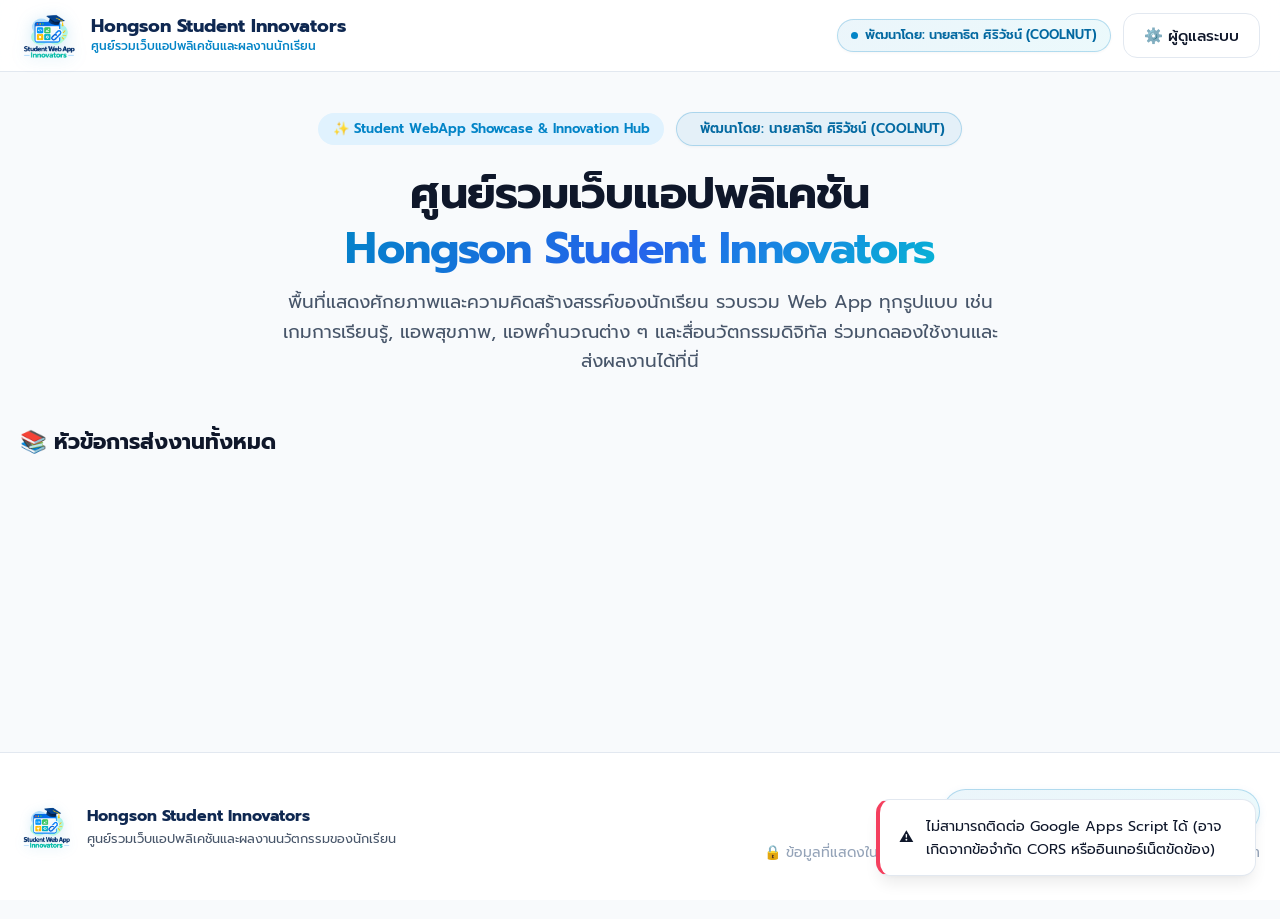
==== commit 5153d07a: "upload v1" ====
--- a/index.html
+++ b/index.html
@@ -18,6 +18,11 @@
 </head>
 <body>
 
+  <!-- Top Global Progress Bar for Network Requests -->
+  <div id="globalProgressBar" class="global-progress-bar hidden" role="progressbar" aria-valuenow="0" aria-valuemin="0" aria-valuemax="100">
+    <div id="globalProgressBarFill" class="global-progress-bar-fill"></div>
+  </div>
+
   <!-- Admin Mode Notification Bar (Visible only when Admin is logged in) -->
   <aside id="adminBar" class="admin-bar hidden" aria-label="แถบควบคุมผู้ดูแลระบบ">
     <div class="container">
@@ -95,6 +100,29 @@
             </h2>
           </div>
 
+          <!-- Rich Progress Loader for Categories -->
+          <div id="categoriesLoadingProgress" class="section-progress-card hidden" role="status">
+            <div class="progress-card-header">
+              <div class="progress-card-icon-wrap">
+                <span class="progress-card-spinner"></span>
+                <span class="progress-card-icon">📊</span>
+              </div>
+              <div class="progress-card-info">
+                <h3 class="progress-card-title">กำลังโหลดข้อมูลหัวข้อจาก Google Sheets</h3>
+                <p id="categoriesProgressStageText" class="progress-card-stage">กำลังเชื่อมต่อ Google Sheets API...</p>
+              </div>
+              <div class="progress-card-percent-badge">
+                <span id="categoriesProgressPercent">0</span>%
+              </div>
+            </div>
+            <div class="progress-bar-track">
+              <div id="categoriesProgressBarFill" class="progress-bar-fill" style="width: 0%;"></div>
+            </div>
+            <div class="progress-card-footer">
+              <span class="progress-card-hint">💡 ระบบกำลังดึงข้อมูลล่าสุดจาก Google Sheets กรุณารอสักครู่ ไม่จำเป็นต้องกดรีเฟรชหน้าเว็บ (F5)</span>
+            </div>
+          </div>
+
           <!-- Loading Skeleton for Categories -->
           <div id="categoriesLoadingSkeleton" class="skeleton-grid hidden">
             <div class="skeleton-card"></div>
@@ -167,6 +195,29 @@
               <option value="studentNoAsc">เลขที่ (น้อย → มาก) &amp; ชื่อไทย (ก-ฮ)</option>
               <option value="latest">ผลงานล่าสุด</option>
             </select>
+          </div>
+        </div>
+
+        <!-- Rich Progress Loader for Submissions -->
+        <div id="submissionsLoadingProgress" class="section-progress-card hidden" role="status">
+          <div class="progress-card-header">
+            <div class="progress-card-icon-wrap">
+              <span class="progress-card-spinner"></span>
+              <span class="progress-card-icon">🚀</span>
+            </div>
+            <div class="progress-card-info">
+              <h3 class="progress-card-title">กำลังโหลดผลงานเว็บแอปและรูปภาพจาก Google Drive</h3>
+              <p id="submissionsProgressStageText" class="progress-card-stage">กำลังเชื่อมต่อฐานข้อมูล Google Sheets & Google Drive...</p>
+            </div>
+            <div class="progress-card-percent-badge">
+              <span id="submissionsProgressPercent">0</span>%
+            </div>
+          </div>
+          <div class="progress-bar-track">
+            <div id="submissionsProgressBarFill" class="progress-bar-fill" style="width: 0%;"></div>
+          </div>
+          <div class="progress-card-footer">
+            <span class="progress-card-hint">💡 กำลังซิงค์ข้อมูลผลงานล่าสุด กรุณารอสักครู่ ไม่จำเป็นต้องกดรีเฟรชหน้าเว็บ ระบบกำลังจัดเตรียมข้อมูลให้คุณอัตโนมัติ</span>
           </div>
         </div>
 
@@ -231,6 +282,74 @@
         <h3 id="submitModalTitle" class="modal-title">🚀 ส่งผลงาน Web App นักเรียน</h3>
         <button id="closeSubmitModalBtn" class="modal-close" aria-label="ปิดหน้าต่าง">&times;</button>
       </div>
+
+      <!-- Submission Progress Overlay (shown during submit) -->
+      <div id="submissionProgressOverlay" class="submission-progress-overlay hidden" role="dialog" aria-modal="true" aria-labelledby="submissionProgressTitle">
+        <div class="submission-progress-box">
+          <div class="submission-progress-rocket">
+            <div class="rocket-icon-pulse">🚀</div>
+            <div class="rocket-orbit-ring"></div>
+          </div>
+          <h3 id="submissionProgressTitle" class="submission-progress-title">กำลังส่งผลงานของคุณเข้าสู่ระบบ...</h3>
+          <p id="submissionProgressSubtitle" class="submission-progress-subtitle">ระบบกำลังนำส่งผลงานไปยัง Google Drive และบันทึกลง Google Sheets</p>
+          
+          <!-- Big Percentage Counter -->
+          <div class="submission-percent-wrap">
+            <span id="submissionPercentNumber" class="submission-percent-number">0</span>
+            <span class="submission-percent-sign">%</span>
+          </div>
+
+          <!-- Progress Bar -->
+          <div class="progress-bar-track submission-progress-track">
+            <div id="submissionProgressBarFill" class="progress-bar-fill animated-stripes" style="width: 0%;"></div>
+          </div>
+
+          <!-- Stepper Checklist -->
+          <div class="submission-steps-list">
+            <div class="step-item" id="submitStep1">
+              <span class="step-icon">📋</span>
+              <span class="step-label">1. ตรวจสอบความถูกต้องของข้อมูล</span>
+              <span class="step-status">⏳</span>
+            </div>
+            <div class="step-item" id="submitStep2">
+              <span class="step-icon">🖼️</span>
+              <span class="step-label">2. ประมวลผลและบีบอัดรูปภาพหน้าปก</span>
+              <span class="step-status">⏳</span>
+            </div>
+            <div class="step-item" id="submitStep3">
+              <span class="step-icon">☁️</span>
+              <span class="step-label">3. กำลังอัปโหลดภาพขึ้น Google Drive</span>
+              <span class="step-status">⏳</span>
+            </div>
+            <div class="step-item" id="submitStep4">
+              <span class="step-icon">📊</span>
+              <span class="step-label">4. กำลังบันทึกข้อมูลลง Google Sheets</span>
+              <span class="step-status">⏳</span>
+            </div>
+            <div class="step-item" id="submitStep5">
+              <span class="step-icon">✨</span>
+              <span class="step-label">5. ตรวจสอบความสมบูรณ์และเสร็จสิ้น</span>
+              <span class="step-status">⏳</span>
+            </div>
+          </div>
+
+          <!-- Safe Warning Notice -->
+          <div class="submission-warning-banner">
+            <span class="warning-icon">⚠️</span>
+            <div class="warning-text">
+              <strong>กรุณารอสักครู่ ห้ามปิดหน้าต่างหรือกดรีเฟรชหน้าเว็บ</strong><br>
+              ระบบกำลังเชื่อมต่อ Google Drive และ Google Sheets เพื่อความปลอดภัยของข้อมูล
+            </div>
+          </div>
+
+          <!-- Submission Error Container (Hidden by default) -->
+          <div id="submissionProgressError" class="submission-error-box hidden">
+            <p id="submissionProgressErrorMsg" class="submission-error-msg"></p>
+            <button type="button" id="submissionRetryBtn" class="btn btn-sm btn-primary">ลองใหม่อีกครั้ง</button>
+          </div>
+        </div>
+      </div>
+
       <form id="studentSubmissionForm">
         <div class="modal-body">
           <div class="form-group">
@@ -316,6 +435,17 @@
             <input type="password" id="adminPasswordInput" class="form-control" placeholder="กรอกรหัสผ่าน..." autocomplete="current-password" required>
             <div class="form-help">ในโหมด Prototype Phase 1 ใช้รหัส: <code>admin1234</code></div>
             <div id="adminLoginError" class="text-danger text-sm" style="margin-top:0.5rem;"></div>
+
+            <!-- Admin Login Progress Indicator -->
+            <div id="adminLoginProgress" class="admin-login-progress hidden">
+              <div class="admin-progress-header">
+                <span id="adminProgressText" class="text-sm font-medium text-muted">กำลังตรวจสอบความถูกต้อง...</span>
+                <span id="adminProgressPercent" class="font-bold text-sm" style="color: var(--primary);">0%</span>
+              </div>
+              <div class="progress-bar-track" style="height: 6px; margin-top: 0.5rem;">
+                <div id="adminProgressBarFill" class="progress-bar-fill" style="width: 0%;"></div>
+              </div>
+            </div>
           </div>
         </div>
         <div class="modal-footer">
--- a/assets/css/styles.css
+++ b/assets/css/styles.css
@@ -986,6 +986,7 @@
 }
 
 .modal-dialog {
+  position: relative; /* Ensure progress overlay properly covers dialog */
   background: var(--bg-card);
   border-radius: var(--radius-lg);
   box-shadow: 0 25px 50px -12px rgba(0, 0, 0, 0.25);
@@ -1231,6 +1232,407 @@
 }
 
 /* ==========================================================================
+   Progress Loaders & Real-Time Percentage Indicators
+   ========================================================================== */
+
+/* Top Global Progress Bar */
+.global-progress-bar {
+  position: fixed;
+  top: 0;
+  left: 0;
+  width: 100%;
+  height: 4px;
+  background: rgba(2, 132, 199, 0.15);
+  z-index: 9999;
+  pointer-events: none;
+  overflow: hidden;
+}
+
+.global-progress-bar-fill {
+  height: 100%;
+  width: 0%;
+  background: linear-gradient(90deg, var(--accent-cyan), var(--primary), var(--accent-purple));
+  box-shadow: 0 0 10px rgba(6, 182, 212, 0.7);
+  transition: width 0.25s ease-out;
+}
+
+/* Section Progress Card (Home Categories & Gallery Detail) */
+.section-progress-card {
+  background: var(--bg-card);
+  border: 1px solid var(--border-subtle);
+  border-radius: var(--radius-lg);
+  padding: 1.75rem 1.5rem;
+  margin: 1.5rem 0 2rem 0;
+  box-shadow: var(--shadow-md);
+  position: relative;
+  overflow: hidden;
+  animation: modal-enter 0.3s cubic-bezier(0.16, 1, 0.3, 1);
+}
+
+.section-progress-card::before {
+  content: '';
+  position: absolute;
+  top: 0;
+  left: 0;
+  right: 0;
+  height: 3px;
+  background: linear-gradient(90deg, var(--accent-cyan), var(--primary), var(--accent-purple));
+}
+
+.progress-card-header {
+  display: flex;
+  align-items: center;
+  gap: 1rem;
+  margin-bottom: 1.25rem;
+}
+
+.progress-card-icon-wrap {
+  position: relative;
+  width: 48px;
+  height: 48px;
+  display: flex;
+  align-items: center;
+  justify-content: center;
+  background: var(--primary-light);
+  border-radius: var(--radius-md);
+  flex-shrink: 0;
+}
+
+.progress-card-icon {
+  font-size: 1.5rem;
+  z-index: 2;
+}
+
+.progress-card-spinner {
+  position: absolute;
+  inset: -3px;
+  border-radius: calc(var(--radius-md) + 3px);
+  border: 2px solid transparent;
+  border-top-color: var(--primary);
+  border-right-color: var(--accent-cyan);
+  animation: spin 1s linear infinite;
+}
+
+@keyframes spin {
+  from { transform: rotate(0deg); }
+  to { transform: rotate(360deg); }
+}
+
+.progress-card-info {
+  flex: 1;
+  min-width: 0;
+}
+
+.progress-card-title {
+  font-size: 1.125rem;
+  font-weight: 700;
+  color: var(--text-primary);
+  margin-bottom: 0.25rem;
+}
+
+.progress-card-stage {
+  font-size: 0.9rem;
+  color: var(--text-secondary);
+  display: flex;
+  align-items: center;
+  gap: 0.4rem;
+}
+
+.progress-card-percent-badge {
+  font-family: var(--font-family);
+  font-size: 1.75rem;
+  font-weight: 800;
+  color: var(--primary);
+  background: var(--primary-light);
+  padding: 0.25rem 0.85rem;
+  border-radius: var(--radius-md);
+  box-shadow: inset 0 1px 2px rgba(2, 132, 199, 0.1);
+  letter-spacing: -0.02em;
+  flex-shrink: 0;
+}
+
+/* Progress Track & Fill */
+.progress-bar-track {
+  width: 100%;
+  height: 10px;
+  background: #e2e8f0;
+  border-radius: var(--radius-full);
+  overflow: hidden;
+  position: relative;
+  box-shadow: inset 0 1px 2px rgba(0, 0, 0, 0.08);
+}
+
+.progress-bar-fill {
+  height: 100%;
+  width: 0%;
+  background: linear-gradient(90deg, #0284c7 0%, #06b6d4 50%, #6366f1 100%);
+  border-radius: var(--radius-full);
+  transition: width 0.2s cubic-bezier(0.4, 0, 0.2, 1);
+  box-shadow: 0 0 8px rgba(6, 182, 212, 0.5);
+  position: relative;
+}
+
+.progress-bar-fill.animated-stripes {
+  background-image: linear-gradient(
+    45deg,
+    rgba(255, 255, 255, 0.2) 25%,
+    transparent 25%,
+    transparent 50%,
+    rgba(255, 255, 255, 0.2) 50%,
+    rgba(255, 255, 255, 0.2) 75%,
+    transparent 75%,
+    transparent
+  );
+  background-size: 24px 24px;
+  animation: progress-stripes 1s linear infinite;
+}
+
+@keyframes progress-stripes {
+  0% { background-position: 24px 0; }
+  100% { background-position: 0 0; }
+}
+
+.progress-card-footer {
+  margin-top: 1rem;
+  padding-top: 0.75rem;
+  border-top: 1px dashed var(--border-subtle);
+  display: flex;
+  align-items: center;
+  justify-content: space-between;
+}
+
+.progress-card-hint {
+  font-size: 0.825rem;
+  color: #0369a1;
+  background: #f0f9ff;
+  border: 1px solid #bae6fd;
+  border-radius: var(--radius-sm);
+  padding: 0.45rem 0.85rem;
+  width: 100%;
+  display: inline-block;
+  font-weight: 500;
+  line-height: 1.4;
+}
+
+/* ==========================================================================
+   Submission Progress Overlay (Modal)
+   ========================================================================== */
+.submission-progress-overlay {
+  position: absolute;
+  top: 0;
+  left: 0;
+  right: 0;
+  bottom: 0;
+  background: rgba(255, 255, 255, 0.97);
+  backdrop-filter: blur(10px);
+  -webkit-backdrop-filter: blur(10px);
+  z-index: 50;
+  display: flex;
+  flex-direction: column;
+  align-items: center;
+  justify-content: center;
+  padding: 1.5rem;
+  border-radius: var(--radius-lg);
+  overflow-y: auto;
+  animation: modal-enter 0.25s ease-out;
+}
+
+.submission-progress-box {
+  width: 100%;
+  max-width: 460px;
+  text-align: center;
+  display: flex;
+  flex-direction: column;
+  align-items: center;
+}
+
+.submission-progress-rocket {
+  position: relative;
+  width: 72px;
+  height: 72px;
+  margin-bottom: 0.75rem;
+  display: flex;
+  align-items: center;
+  justify-content: center;
+}
+
+.rocket-icon-pulse {
+  font-size: 2.75rem;
+  animation: rocket-float 2s ease-in-out infinite;
+  z-index: 2;
+}
+
+@keyframes rocket-float {
+  0%, 100% { transform: translateY(0) rotate(0deg); }
+  50% { transform: translateY(-8px) rotate(5deg); }
+}
+
+.rocket-orbit-ring {
+  position: absolute;
+  inset: 0;
+  border-radius: 50%;
+  border: 2px dashed var(--accent-cyan);
+  animation: spin 6s linear infinite;
+  opacity: 0.6;
+}
+
+.submission-progress-title {
+  font-size: 1.3rem;
+  font-weight: 700;
+  color: var(--text-primary);
+  margin-bottom: 0.25rem;
+}
+
+.submission-progress-subtitle {
+  font-size: 0.875rem;
+  color: var(--text-secondary);
+  margin-bottom: 1rem;
+}
+
+/* Big Percentage Counter */
+.submission-percent-wrap {
+  display: flex;
+  align-items: baseline;
+  justify-content: center;
+  margin-bottom: 0.75rem;
+}
+
+.submission-percent-number {
+  font-size: 3.5rem;
+  font-weight: 800;
+  line-height: 1;
+  background: linear-gradient(135deg, var(--primary) 0%, var(--accent-cyan) 60%, var(--accent-purple) 100%);
+  -webkit-background-clip: text;
+  background-clip: text;
+  -webkit-text-fill-color: transparent;
+  letter-spacing: -0.03em;
+  font-family: var(--font-family);
+}
+
+.submission-percent-sign {
+  font-size: 1.75rem;
+  font-weight: 700;
+  color: var(--accent-cyan);
+  margin-left: 0.2rem;
+}
+
+.submission-progress-track {
+  height: 14px;
+  margin-bottom: 1.25rem;
+  border: 1px solid #cbd5e1;
+}
+
+/* Stepper Checklist */
+.submission-steps-list {
+  width: 100%;
+  display: flex;
+  flex-direction: column;
+  gap: 0.5rem;
+  margin-bottom: 1.25rem;
+  text-align: left;
+}
+
+.step-item {
+  display: flex;
+  align-items: center;
+  justify-content: space-between;
+  padding: 0.55rem 0.85rem;
+  background: #f8fafc;
+  border: 1px solid var(--border-subtle);
+  border-radius: var(--radius-sm);
+  font-size: 0.85rem;
+  transition: all 0.2s ease;
+}
+
+.step-item .step-icon {
+  margin-right: 0.5rem;
+  font-size: 1rem;
+}
+
+.step-item .step-label {
+  flex: 1;
+  color: var(--text-secondary);
+  font-weight: 500;
+}
+
+.step-item .step-status {
+  font-size: 0.95rem;
+}
+
+.step-item.is-active {
+  background: #e0f2fe;
+  border-color: #7dd3fc;
+  box-shadow: 0 2px 4px rgba(2, 132, 199, 0.1);
+}
+
+.step-item.is-active .step-label {
+  color: var(--primary-dark);
+  font-weight: 600;
+}
+
+.step-item.is-completed {
+  background: #f0fdf4;
+  border-color: #bbf7d0;
+}
+
+.step-item.is-completed .step-label {
+  color: #166534;
+}
+
+/* Warning banner */
+.submission-warning-banner {
+  width: 100%;
+  display: flex;
+  align-items: center;
+  gap: 0.75rem;
+  padding: 0.75rem 0.9rem;
+  background: #fffbeb;
+  border: 1px solid #fde68a;
+  border-radius: var(--radius-md);
+  text-align: left;
+  font-size: 0.8rem;
+  color: #92400e;
+  line-height: 1.4;
+}
+
+.submission-warning-banner .warning-icon {
+  font-size: 1.4rem;
+  flex-shrink: 0;
+}
+
+/* Error Box in Progress */
+.submission-error-box {
+  margin-top: 1rem;
+  padding: 1rem;
+  background: #fef2f2;
+  border: 1px solid #fecaca;
+  border-radius: var(--radius-md);
+  width: 100%;
+}
+
+.submission-error-msg {
+  color: var(--accent-rose);
+  font-size: 0.875rem;
+  margin-bottom: 0.75rem;
+  font-weight: 500;
+}
+
+/* Admin Login Progress */
+.admin-login-progress {
+  margin-top: 0.85rem;
+  padding: 0.75rem;
+  background: var(--bg-main);
+  border-radius: var(--radius-sm);
+  border: 1px solid var(--border-subtle);
+}
+
+.admin-progress-header {
+  display: flex;
+  justify-content: space-between;
+  align-items: center;
+}
+
+/* ==========================================================================
    Toast Notifications
    ========================================================================== */
 .toast-container {
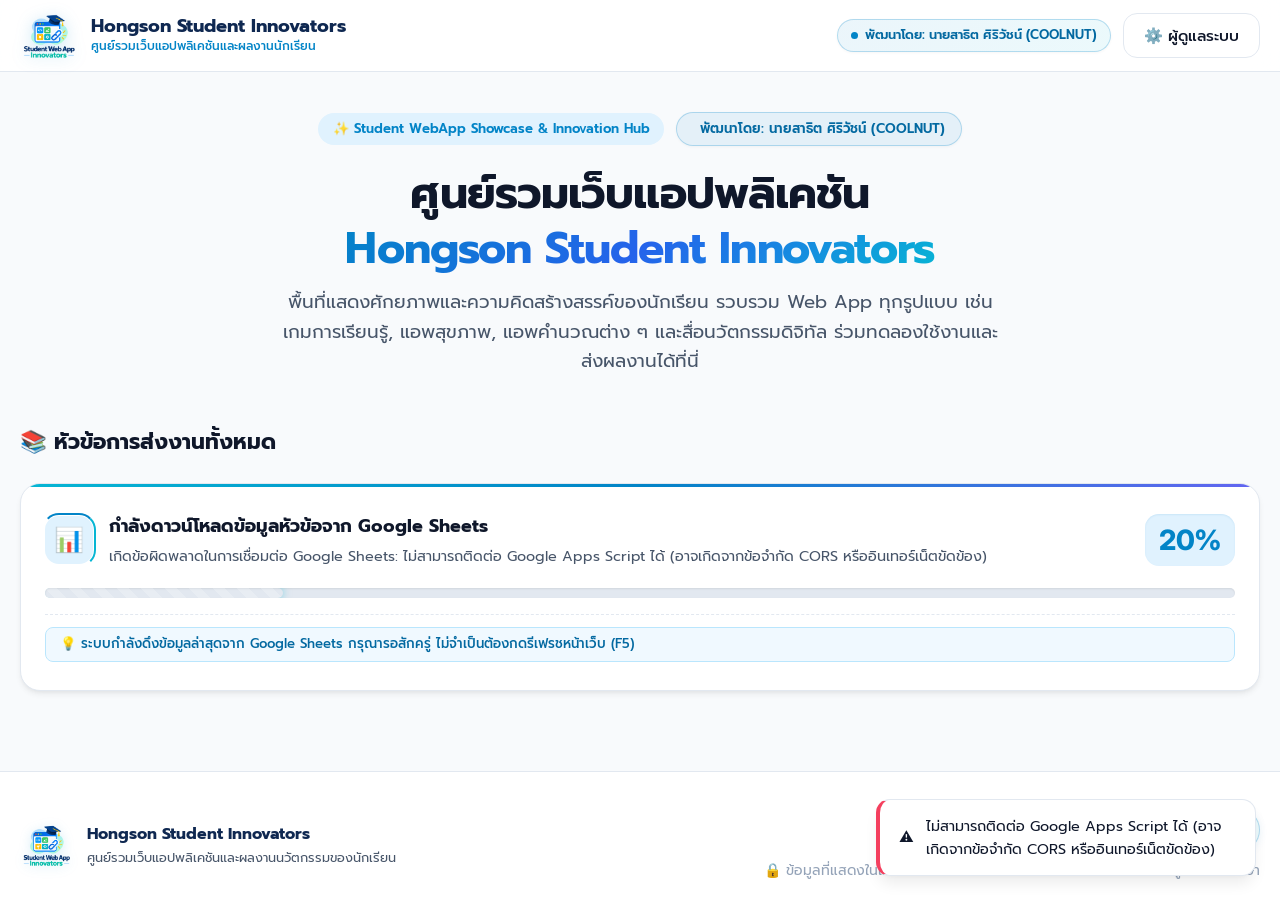
==== commit ba206f1e: "upload v1" ====
--- a/index.html
+++ b/index.html
@@ -64,6 +64,35 @@
     </div>
   </header>
 
+  <!-- Global Data Sync Progress Banner (Unmissable top indicator for Google Sheets & Drive loading) -->
+  <aside id="globalDataSyncBanner" class="global-data-sync-banner" role="status" aria-live="polite">
+    <div class="container">
+      <div class="sync-banner-card">
+        <div class="sync-banner-top">
+          <div class="sync-banner-brand">
+            <div class="sync-icon-ring">
+              <span class="sync-spinner"></span>
+              <span class="sync-icon">☁️</span>
+            </div>
+            <div class="sync-text-group">
+              <div class="sync-title" id="syncBannerTitle">กำลังดาวน์โหลดข้อมูลจาก Google Sheets และ Google Drive...</div>
+              <div class="sync-subtitle" id="syncBannerSubtitle">เชื่อมต่อฐานข้อมูล Google Apps Script เพื่อดึงข้อมูลล่าสุด</div>
+            </div>
+          </div>
+          <div class="sync-percent-box">
+            <span id="syncBannerPercent" class="sync-percent-number">20</span><span class="sync-percent-sign">%</span>
+          </div>
+        </div>
+        <div class="sync-progress-bar-wrap">
+          <div id="syncBannerFill" class="sync-progress-bar-fill animated-stripes" style="width: 20%;"></div>
+        </div>
+        <div class="sync-banner-tip">
+          <span>💡 ระบบกำลังดึงข้อมูลล่าสุดจาก Google Sheets และ Google Drive กรุณารอสักครู่ <strong>ไม่จำเป็นต้องกดรีเฟรชหน้าเว็บ (F5)</strong></span>
+        </div>
+      </div>
+    </div>
+  </aside>
+
   <!-- Main Content Area -->
   <main id="mainContent" role="main">
 
@@ -100,23 +129,23 @@
             </h2>
           </div>
 
-          <!-- Rich Progress Loader for Categories -->
-          <div id="categoriesLoadingProgress" class="section-progress-card hidden" role="status">
+          <!-- Rich Progress Loader for Categories (Visible on initial page load) -->
+          <div id="categoriesLoadingProgress" class="section-progress-card" role="status">
             <div class="progress-card-header">
               <div class="progress-card-icon-wrap">
                 <span class="progress-card-spinner"></span>
                 <span class="progress-card-icon">📊</span>
               </div>
               <div class="progress-card-info">
-                <h3 class="progress-card-title">กำลังโหลดข้อมูลหัวข้อจาก Google Sheets</h3>
+                <h3 class="progress-card-title">กำลังดาวน์โหลดข้อมูลหัวข้อจาก Google Sheets</h3>
                 <p id="categoriesProgressStageText" class="progress-card-stage">กำลังเชื่อมต่อ Google Sheets API...</p>
               </div>
               <div class="progress-card-percent-badge">
-                <span id="categoriesProgressPercent">0</span>%
+                <span id="categoriesProgressPercent">20</span>%
               </div>
             </div>
             <div class="progress-bar-track">
-              <div id="categoriesProgressBarFill" class="progress-bar-fill" style="width: 0%;"></div>
+              <div id="categoriesProgressBarFill" class="progress-bar-fill animated-stripes" style="width: 20%;"></div>
             </div>
             <div class="progress-card-footer">
               <span class="progress-card-hint">💡 ระบบกำลังดึงข้อมูลล่าสุดจาก Google Sheets กรุณารอสักครู่ ไม่จำเป็นต้องกดรีเฟรชหน้าเว็บ (F5)</span>
--- a/assets/css/styles.css
+++ b/assets/css/styles.css
@@ -1235,6 +1235,146 @@
    Progress Loaders & Real-Time Percentage Indicators
    ========================================================================== */
 
+/* Global Data Sync Banner (Prominently at the top of the page for Google Sheets & Drive loading) */
+.global-data-sync-banner {
+  background: linear-gradient(180deg, #f0f9ff 0%, #e0f2fe 100%);
+  border-bottom: 2px solid #bae6fd;
+  padding: 0.9rem 0 1rem;
+  box-shadow: 0 4px 12px rgba(2, 132, 199, 0.1);
+  position: relative;
+  z-index: 95;
+  transition: all 0.35s ease-out;
+}
+
+.global-data-sync-banner.hidden {
+  display: none !important;
+}
+
+.sync-banner-card {
+  background: #ffffff;
+  border: 1px solid #7dd3fc;
+  border-radius: var(--radius-md);
+  padding: 1rem 1.25rem;
+  box-shadow: 0 2px 8px rgba(2, 132, 199, 0.08);
+}
+
+.sync-banner-top {
+  display: flex;
+  align-items: center;
+  justify-content: space-between;
+  gap: 1rem;
+  margin-bottom: 0.75rem;
+}
+
+.sync-banner-brand {
+  display: flex;
+  align-items: center;
+  gap: 0.85rem;
+  flex: 1;
+  min-width: 0;
+}
+
+.sync-icon-ring {
+  position: relative;
+  width: 44px;
+  height: 44px;
+  display: flex;
+  align-items: center;
+  justify-content: center;
+  background: #e0f2fe;
+  border-radius: 50%;
+  flex-shrink: 0;
+}
+
+.sync-icon {
+  font-size: 1.4rem;
+  z-index: 2;
+}
+
+.sync-spinner {
+  position: absolute;
+  inset: -2px;
+  border-radius: 50%;
+  border: 2px solid transparent;
+  border-top-color: #0284c7;
+  border-right-color: #06b6d4;
+  animation: spin 1s linear infinite;
+}
+
+.sync-text-group {
+  flex: 1;
+  min-width: 0;
+}
+
+.sync-title {
+  font-size: 1.05rem;
+  font-weight: 700;
+  color: #0c4a6e;
+  line-height: 1.3;
+}
+
+.sync-subtitle {
+  font-size: 0.85rem;
+  color: #0369a1;
+  margin-top: 0.15rem;
+}
+
+.sync-percent-box {
+  display: flex;
+  align-items: baseline;
+  background: linear-gradient(135deg, #0284c7, #0369a1);
+  color: #ffffff;
+  padding: 0.3rem 0.85rem;
+  border-radius: var(--radius-sm);
+  box-shadow: 0 2px 6px rgba(2, 132, 199, 0.25);
+  flex-shrink: 0;
+}
+
+.sync-percent-number {
+  font-size: 1.6rem;
+  font-weight: 800;
+  line-height: 1;
+  font-family: var(--font-family);
+}
+
+.sync-percent-sign {
+  font-size: 1rem;
+  font-weight: 700;
+  margin-left: 0.15rem;
+  opacity: 0.9;
+}
+
+.sync-progress-bar-wrap {
+  width: 100%;
+  height: 10px;
+  background: #e2e8f0;
+  border-radius: var(--radius-full);
+  overflow: hidden;
+  box-shadow: inset 0 1px 2px rgba(0, 0, 0, 0.08);
+  margin-bottom: 0.6rem;
+}
+
+.sync-progress-bar-fill {
+  height: 100%;
+  width: 20%;
+  background: linear-gradient(90deg, #0284c7 0%, #06b6d4 50%, #6366f1 100%);
+  border-radius: var(--radius-full);
+  transition: width 0.15s cubic-bezier(0.4, 0, 0.2, 1);
+  box-shadow: 0 0 8px rgba(6, 182, 212, 0.6);
+}
+
+.sync-banner-tip {
+  font-size: 0.825rem;
+  color: #075985;
+  background: #f0fdf4;
+  border: 1px solid #bbf7d0;
+  border-radius: var(--radius-sm);
+  padding: 0.4rem 0.75rem;
+  display: flex;
+  align-items: center;
+  gap: 0.5rem;
+}
+
 /* Top Global Progress Bar */
 .global-progress-bar {
   position: fixed;
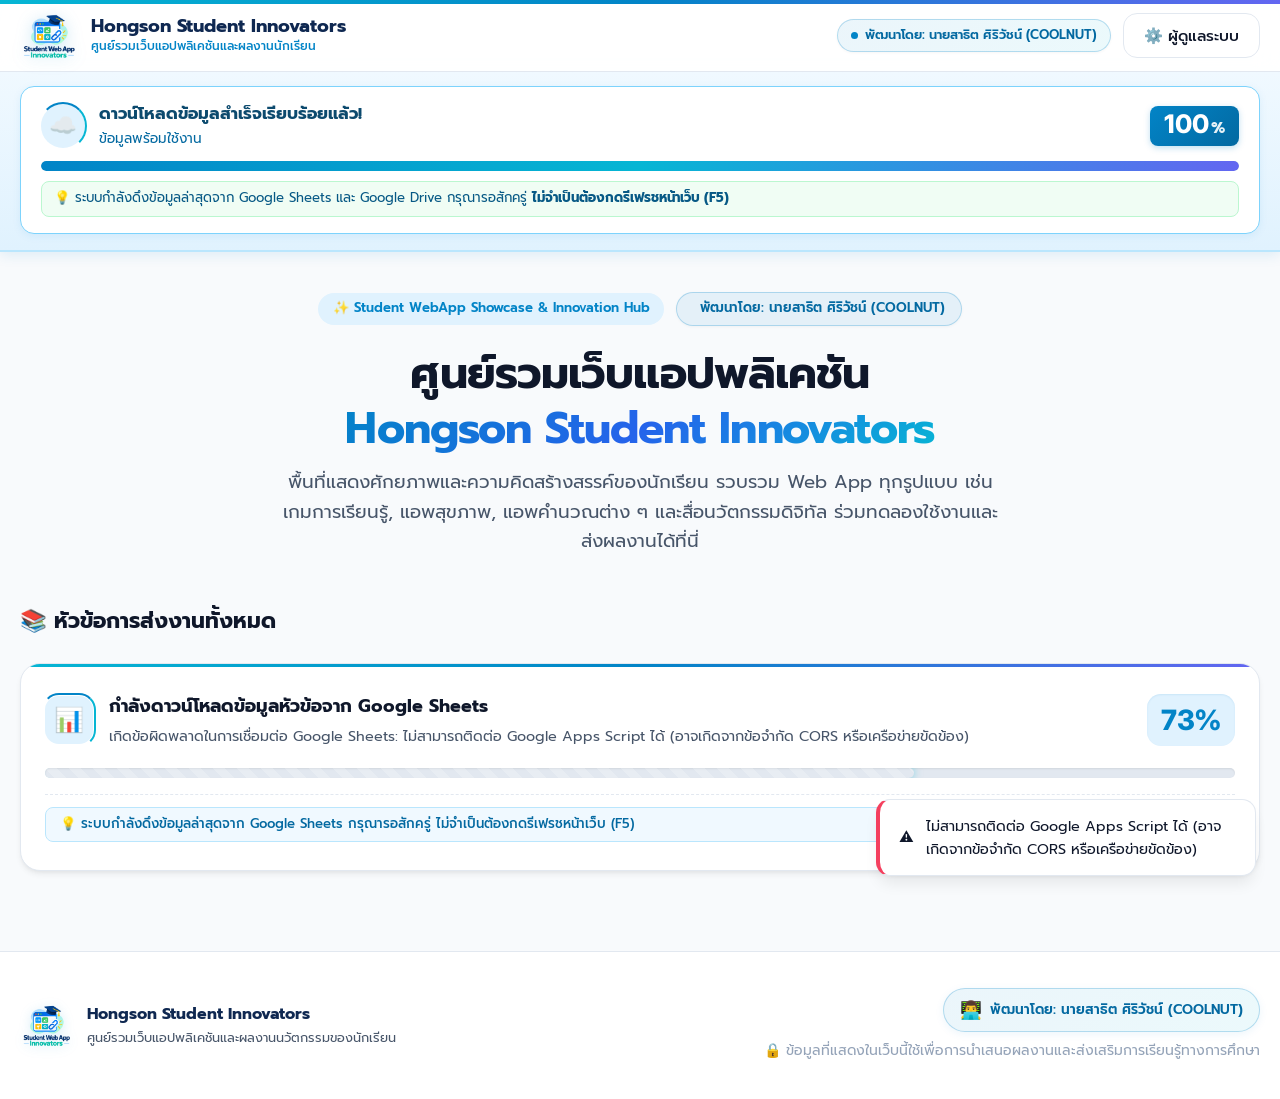
==== commit c8d27c9b: "upload v1" ====
--- a/index.html
+++ b/index.html
@@ -1,25 +1,29 @@
 <!DOCTYPE html>
 <html lang="th">
+
 <head>
   <meta charset="UTF-8">
   <meta name="viewport" content="width=device-width, initial-scale=1.0">
   <title>Hongson Student Innovators — ศูนย์รวมเว็บแอปพลิเคชันและผลงานนักเรียน</title>
-  <meta name="description" content="แพลตฟอร์มรวบรวมและจัดแสดงผลงาน Web App ของนักเรียน (เช่น เกมการเรียนรู้, แอพสุขภาพ, แอพคำนวณต่าง ๆ) พร้อมระบบส่งผลงานและตรวจสอบการส่งงาน">
-  
+  <meta name="description"
+    content="แพลตฟอร์มรวบรวมและจัดแสดงผลงาน Web App ของนักเรียน (เช่น เกมการเรียนรู้, แอพสุขภาพ, แอพคำนวณต่าง ๆ) พร้อมระบบส่งผลงานและตรวจสอบการส่งงาน">
+
   <!-- Favicon -->
   <link rel="icon" type="image/png" href="assets/images/logo.png">
-  
+
   <!-- Google Fonts Preconnect -->
   <link rel="preconnect" href="https://fonts.googleapis.com">
   <link rel="preconnect" href="https://fonts.gstatic.com" crossorigin>
-  
+
   <!-- Core Stylesheet -->
-  <link rel="stylesheet" href="assets/css/styles.css">
+  <link rel="stylesheet" href="assets/css/styles.css?v=1.0.2">
 </head>
+
 <body>
 
   <!-- Top Global Progress Bar for Network Requests -->
-  <div id="globalProgressBar" class="global-progress-bar hidden" role="progressbar" aria-valuenow="0" aria-valuemin="0" aria-valuemax="100">
+  <div id="globalProgressBar" class="global-progress-bar hidden" role="progressbar" aria-valuenow="0" aria-valuemin="0"
+    aria-valuemax="100">
     <div id="globalProgressBarFill" class="global-progress-bar-fill"></div>
   </div>
 
@@ -33,6 +37,7 @@
         </div>
         <div class="admin-bar-actions">
           <button id="adminCreateCategoryBtn" class="btn btn-sm btn-secondary">➕ สร้างหัวข้อใหม่</button>
+          <button id="adminManageRoomsBtn" class="btn btn-sm btn-secondary">🗂️ จัดการ/ลบห้องส่งงาน</button>
           <button id="adminDiagBtn" class="btn btn-sm btn-secondary">📊 ตรวจสอบระบบ</button>
           <button id="adminLogoutBtn" class="btn btn-sm btn-danger">ออกจากระบบ</button>
         </div>
@@ -75,8 +80,10 @@
               <span class="sync-icon">☁️</span>
             </div>
             <div class="sync-text-group">
-              <div class="sync-title" id="syncBannerTitle">กำลังดาวน์โหลดข้อมูลจาก Google Sheets และ Google Drive...</div>
-              <div class="sync-subtitle" id="syncBannerSubtitle">เชื่อมต่อฐานข้อมูล Google Apps Script เพื่อดึงข้อมูลล่าสุด</div>
+              <div class="sync-title" id="syncBannerTitle">กำลังดาวน์โหลดข้อมูลจาก Google Sheets และ Google Drive...
+              </div>
+              <div class="sync-subtitle" id="syncBannerSubtitle">เชื่อมต่อฐานข้อมูล Google Apps Script
+                เพื่อดึงข้อมูลล่าสุด</div>
             </div>
           </div>
           <div class="sync-percent-box">
@@ -87,7 +94,8 @@
           <div id="syncBannerFill" class="sync-progress-bar-fill animated-stripes" style="width: 20%;"></div>
         </div>
         <div class="sync-banner-tip">
-          <span>💡 ระบบกำลังดึงข้อมูลล่าสุดจาก Google Sheets และ Google Drive กรุณารอสักครู่ <strong>ไม่จำเป็นต้องกดรีเฟรชหน้าเว็บ (F5)</strong></span>
+          <span>💡 ระบบกำลังดึงข้อมูลล่าสุดจาก Google Sheets และ Google Drive กรุณารอสักครู่
+            <strong>ไม่จำเป็นต้องกดรีเฟรชหน้าเว็บ (F5)</strong></span>
         </div>
       </div>
     </div>
@@ -115,7 +123,8 @@
             <span class="hero-title-gradient">Hongson Student Innovators</span>
           </h1>
           <p class="hero-subtitle">
-            พื้นที่แสดงศักยภาพและความคิดสร้างสรรค์ของนักเรียน รวบรวม Web App ทุกรูปแบบ เช่น เกมการเรียนรู้, แอพสุขภาพ, แอพคำนวณต่าง ๆ และสื่อนวัตกรรมดิจิทัล ร่วมทดลองใช้งานและส่งผลงานได้ที่นี่
+            พื้นที่แสดงศักยภาพและความคิดสร้างสรรค์ของนักเรียน รวบรวม Web App ทุกรูปแบบ เช่น เกมการเรียนรู้, แอพสุขภาพ,
+            แอพคำนวณต่าง ๆ และสื่อนวัตกรรมดิจิทัล ร่วมทดลองใช้งานและส่งผลงานได้ที่นี่
           </p>
         </div>
       </section>
@@ -148,7 +157,8 @@
               <div id="categoriesProgressBarFill" class="progress-bar-fill animated-stripes" style="width: 20%;"></div>
             </div>
             <div class="progress-card-footer">
-              <span class="progress-card-hint">💡 ระบบกำลังดึงข้อมูลล่าสุดจาก Google Sheets กรุณารอสักครู่ ไม่จำเป็นต้องกดรีเฟรชหน้าเว็บ (F5)</span>
+              <span class="progress-card-hint">💡 ระบบกำลังดึงข้อมูลล่าสุดจาก Google Sheets กรุณารอสักครู่
+                ไม่จำเป็นต้องกดรีเฟรชหน้าเว็บ (F5)</span>
             </div>
           </div>
 
@@ -177,7 +187,7 @@
     <!-- ============================================================== -->
     <section id="categoryDetailView" class="view-container category-detail-section hidden">
       <div class="container">
-        
+
         <!-- Navigation Back Bar -->
         <div class="detail-nav-bar">
           <button id="backToHomeBtn" class="btn btn-secondary">
@@ -210,13 +220,9 @@
         <div class="gallery-toolbar">
           <div class="search-input-wrap">
             <span class="search-icon">🔍</span>
-            <input 
-              type="text" 
-              id="gallerySearchInput" 
-              class="search-input" 
-              placeholder="ค้นหาตามชื่อผลงาน, เว็บแอป, ชื่อผู้สร้าง, เลขที่, หรือชั้น..." 
-              aria-label="ค้นหาผลงานเว็บแอป"
-            >
+            <input type="text" id="gallerySearchInput" class="search-input"
+              placeholder="ค้นหาตามชื่อผลงาน, เว็บแอป, ชื่อผู้สร้าง, เลขที่, หรือชั้น..."
+              aria-label="ค้นหาผลงานเว็บแอป">
           </div>
           <div class="sort-select-wrap">
             <label for="gallerySortSelect" class="text-sm font-medium text-muted">เรียงตาม:</label>
@@ -236,7 +242,8 @@
             </div>
             <div class="progress-card-info">
               <h3 class="progress-card-title">กำลังโหลดผลงานเว็บแอปและรูปภาพจาก Google Drive</h3>
-              <p id="submissionsProgressStageText" class="progress-card-stage">กำลังเชื่อมต่อฐานข้อมูล Google Sheets & Google Drive...</p>
+              <p id="submissionsProgressStageText" class="progress-card-stage">กำลังเชื่อมต่อฐานข้อมูล Google Sheets &
+                Google Drive...</p>
             </div>
             <div class="progress-card-percent-badge">
               <span id="submissionsProgressPercent">0</span>%
@@ -246,7 +253,8 @@
             <div id="submissionsProgressBarFill" class="progress-bar-fill" style="width: 0%;"></div>
           </div>
           <div class="progress-card-footer">
-            <span class="progress-card-hint">💡 กำลังซิงค์ข้อมูลผลงานล่าสุด กรุณารอสักครู่ ไม่จำเป็นต้องกดรีเฟรชหน้าเว็บ ระบบกำลังจัดเตรียมข้อมูลให้คุณอัตโนมัติ</span>
+            <span class="progress-card-hint">💡 กำลังซิงค์ข้อมูลผลงานล่าสุด กรุณารอสักครู่ ไม่จำเป็นต้องกดรีเฟรชหน้าเว็บ
+              ระบบกำลังจัดเตรียมข้อมูลให้คุณอัตโนมัติ</span>
           </div>
         </div>
 
@@ -305,7 +313,8 @@
   <!-- ============================================================== -->
   <!-- MODAL: STUDENT SUBMISSION                                      -->
   <!-- ============================================================== -->
-  <div id="submissionModal" class="modal-backdrop hidden" role="dialog" aria-modal="true" aria-labelledby="submitModalTitle">
+  <div id="submissionModal" class="modal-backdrop hidden" role="dialog" aria-modal="true"
+    aria-labelledby="submitModalTitle">
     <div class="modal-dialog">
       <div class="modal-header">
         <h3 id="submitModalTitle" class="modal-title">🚀 ส่งผลงาน Web App นักเรียน</h3>
@@ -313,15 +322,17 @@
       </div>
 
       <!-- Submission Progress Overlay (shown during submit) -->
-      <div id="submissionProgressOverlay" class="submission-progress-overlay hidden" role="dialog" aria-modal="true" aria-labelledby="submissionProgressTitle">
+      <div id="submissionProgressOverlay" class="submission-progress-overlay hidden" role="dialog" aria-modal="true"
+        aria-labelledby="submissionProgressTitle">
         <div class="submission-progress-box">
           <div class="submission-progress-rocket">
             <div class="rocket-icon-pulse">🚀</div>
             <div class="rocket-orbit-ring"></div>
           </div>
           <h3 id="submissionProgressTitle" class="submission-progress-title">กำลังส่งผลงานของคุณเข้าสู่ระบบ...</h3>
-          <p id="submissionProgressSubtitle" class="submission-progress-subtitle">ระบบกำลังนำส่งผลงานไปยัง Google Drive และบันทึกลง Google Sheets</p>
-          
+          <p id="submissionProgressSubtitle" class="submission-progress-subtitle">ระบบกำลังนำส่งผลงานไปยัง Google Drive
+            และบันทึกลง Google Sheets</p>
+
           <!-- Big Percentage Counter -->
           <div class="submission-percent-wrap">
             <span id="submissionPercentNumber" class="submission-percent-number">0</span>
@@ -387,11 +398,13 @@
           </div>
 
           <!-- Honeypot Field for anti-spam bot protection -->
-          <input type="text" id="inputHoneypot" class="honeypot-field" tabindex="-1" autocomplete="off" aria-hidden="true">
+          <input type="text" id="inputHoneypot" class="honeypot-field" tabindex="-1" autocomplete="off"
+            aria-hidden="true">
 
           <div class="form-group">
             <label for="inputStudentName" class="form-label">ชื่อ-นามสกุล <span class="required">*</span></label>
-            <input type="text" id="inputStudentName" class="form-control" placeholder="เช่น ด.ช.สมชาย รักเรียน" required>
+            <input type="text" id="inputStudentName" class="form-control" placeholder="เช่น ด.ช.สมชาย รักเรียน"
+              required>
           </div>
 
           <div class="form-row-2">
@@ -402,33 +415,42 @@
             </div>
             <div class="form-group">
               <label for="inputStudentNo" class="form-label">เลขที่ <span class="required">*</span></label>
-              <input type="number" id="inputStudentNo" class="form-control font-mono" min="1" max="99" placeholder="เช่น 5" required>
-            </div>
-          </div>
-
-          <div class="form-group">
-            <label for="inputStudyProgram" class="form-label">สายการเรียน / แผนการเรียน <span class="required">*</span></label>
-            <input type="text" id="inputStudyProgram" class="form-control" placeholder="เช่น ศิลป์-จีน, วิทย์-คอมฯ, วิทย์สุขภาพ" required>
+              <input type="number" id="inputStudentNo" class="form-control font-mono" min="1" max="99"
+                placeholder="เช่น 5" required>
+            </div>
+          </div>
+
+          <div class="form-group">
+            <label for="inputStudyProgram" class="form-label">สายการเรียน / แผนการเรียน <span
+                class="required">*</span></label>
+            <input type="text" id="inputStudyProgram" class="form-control"
+              placeholder="เช่น ศิลป์-จีน, วิทย์-คอมฯ, วิทย์สุขภาพ" required>
             <div class="form-help">พิมพ์สายการเรียนของคุณอย่างอิสระ</div>
           </div>
 
           <div class="form-group">
-            <label for="inputWorkTitle" class="form-label">ชื่อผลงาน / ชื่อเว็บแอป <span class="required">*</span></label>
-            <input type="text" id="inputWorkTitle" class="form-control" placeholder="เช่น แอพคำนวณแคลอรีสุขภาพ, เกมระบบสุริยะ, เครื่องคิดเลขวิทยาศาสตร์" required>
-          </div>
-
-          <div class="form-group">
-            <label for="inputWorkUrl" class="form-label">URL ผลงาน / ลิงก์เว็บแอป <span class="required">*</span></label>
-            <input type="text" id="inputWorkUrl" class="form-control" placeholder="เช่น https://... หรือ www.mywebapp.com" autocomplete="url" required>
+            <label for="inputWorkTitle" class="form-label">ชื่อผลงาน / ชื่อเว็บแอป <span
+                class="required">*</span></label>
+            <input type="text" id="inputWorkTitle" class="form-control"
+              placeholder="เช่น แอพคำนวณแคลอรีสุขภาพ, เกมระบบสุริยะ, เครื่องคิดเลขวิทยาศาสตร์" required>
+          </div>
+
+          <div class="form-group">
+            <label for="inputWorkUrl" class="form-label">URL ผลงาน / ลิงก์เว็บแอป <span
+                class="required">*</span></label>
+            <input type="text" id="inputWorkUrl" class="form-control"
+              placeholder="เช่น https://... หรือ www.mywebapp.com" autocomplete="url" required>
             <div class="form-help">รองรับทุกลิงก์ (ระบบจะเติม https:// ให้อัตโนมัติหากไม่ได้ระบุ)</div>
           </div>
 
           <div class="form-group">
-            <label class="form-label">ภาพหน้าปกผลงาน / ตัวอย่างหน้าจอเว็บแอป (Cover / Screenshot) <span class="required">*</span></label>
+            <label class="form-label">ภาพหน้าปกผลงาน / ตัวอย่างหน้าจอเว็บแอป (Cover / Screenshot) <span
+                class="required">*</span></label>
             <label class="cover-upload-box" for="submitCoverInput">
               <div id="uploadBoxLabel">📸 คลิกเพื่อเลือกรูปภาพหน้าปก / ภาพตัวอย่างเว็บแอป</div>
               <div class="form-help">รองรับไฟล์ JPEG, PNG, WEBP (ระบบจะย่อขนาดให้อัตโนมัติ)</div>
-              <input type="file" id="submitCoverInput" accept="image/jpeg,image/png,image/webp" style="display:none;" required>
+              <input type="file" id="submitCoverInput" accept="image/jpeg,image/png,image/webp" style="display:none;"
+                required>
             </label>
             <div id="coverPreviewContainer" class="hidden">
               <div class="cover-preview-wrapper">
@@ -451,7 +473,8 @@
   <!-- ============================================================== -->
   <!-- MODAL: ADMIN LOGIN                                             -->
   <!-- ============================================================== -->
-  <div id="adminLoginModal" class="modal-backdrop hidden" role="dialog" aria-modal="true" aria-labelledby="adminLoginTitle">
+  <div id="adminLoginModal" class="modal-backdrop hidden" role="dialog" aria-modal="true"
+    aria-labelledby="adminLoginTitle">
     <div class="modal-dialog" style="max-width: 420px;">
       <div class="modal-header">
         <h3 id="adminLoginTitle" class="modal-title">🔐 เข้าสู่ระบบผู้ดูแลระบบ</h3>
@@ -461,8 +484,9 @@
         <div class="modal-body">
           <div class="form-group">
             <label for="adminPasswordInput" class="form-label">รหัสผ่านผู้ดูแลระบบ (Admin Password):</label>
-            <input type="password" id="adminPasswordInput" class="form-control" placeholder="กรอกรหัสผ่าน..." autocomplete="current-password" required>
-            <div class="form-help">ในโหมด Prototype Phase 1 ใช้รหัส: <code>admin1234</code></div>
+            <input type="password" id="adminPasswordInput" class="form-control" placeholder="กรอกรหัสผ่าน..."
+              autocomplete="current-password" required>
+            <div class="form-help">Password Admin<code>g_ratio</code></div>
             <div id="adminLoginError" class="text-danger text-sm" style="margin-top:0.5rem;"></div>
 
             <!-- Admin Login Progress Indicator -->
@@ -488,7 +512,8 @@
   <!-- ============================================================== -->
   <!-- MODAL: ADMIN CREATE / EDIT CATEGORY                            -->
   <!-- ============================================================== -->
-  <div id="adminCategoryModal" class="modal-backdrop hidden" role="dialog" aria-modal="true" aria-labelledby="adminCategoryModalTitle">
+  <div id="adminCategoryModal" class="modal-backdrop hidden" role="dialog" aria-modal="true"
+    aria-labelledby="adminCategoryModalTitle">
     <div class="modal-dialog">
       <div class="modal-header">
         <h3 id="adminCategoryModalTitle" class="modal-title">➕ สร้างหัวข้อการส่งงานใหม่</h3>
@@ -498,12 +523,15 @@
         <div class="modal-body">
           <input type="hidden" id="adminCatIdInput">
           <div class="form-group">
-            <label for="adminCatTitleInput" class="form-label">ชื่อหัวข้อการส่งงาน <span class="required">*</span></label>
-            <input type="text" id="adminCatTitleInput" class="form-control" placeholder="เช่น โครงงานเว็บแอปสุขภาพ ม.4/2 หรือ นวัตกรรม AI เพื่อการเรียนรู้" required>
+            <label for="adminCatTitleInput" class="form-label">ชื่อหัวข้อการส่งงาน <span
+                class="required">*</span></label>
+            <input type="text" id="adminCatTitleInput" class="form-control"
+              placeholder="เช่น โครงงานเว็บแอปสุขภาพ ม.4/2 หรือ นวัตกรรม AI เพื่อการเรียนรู้" required>
           </div>
           <div class="form-group">
             <label for="adminCatDescInput" class="form-label">คำอธิบายรายละเอียด:</label>
-            <textarea id="adminCatDescInput" class="form-control" rows="3" placeholder="ระบุวัตถุประสงค์ เกณฑ์การส่งผลงาน หรือประเภท Web App ที่เปิดรับ..."></textarea>
+            <textarea id="adminCatDescInput" class="form-control" rows="3"
+              placeholder="ระบุวัตถุประสงค์ เกณฑ์การส่งผลงาน หรือประเภท Web App ที่เปิดรับ..."></textarea>
           </div>
         </div>
         <div class="modal-footer">
@@ -511,6 +539,30 @@
           <button type="submit" id="adminCatSubmitBtn" class="btn btn-primary">บันทึก</button>
         </div>
       </form>
+    </div>
+  </div>
+
+  <!-- ============================================================== -->
+  <!-- MODAL: ADMIN MANAGE / DELETE CATEGORIES & FOLDERS              -->
+  <!-- ============================================================== -->
+  <div id="adminManageRoomsModal" class="modal-backdrop hidden" role="dialog" aria-modal="true"
+    aria-labelledby="adminManageRoomsModalTitle">
+    <div class="modal-dialog modal-dialog-lg">
+      <div class="modal-header">
+        <h3 id="adminManageRoomsModalTitle" class="modal-title">🗂️ จัดการและลบห้องส่งงาน</h3>
+        <button class="modal-close" onclick="AdminApp.closeManageRoomsModal()" aria-label="ปิดหน้าต่าง">&times;</button>
+      </div>
+      <div class="modal-body">
+        <p class="text-sm text-muted" style="margin-bottom: 1.25rem;">
+          รายชื่อห้องส่งงานทั้งหมดในระบบ ท่านสามารถกดปุ่มสีแดง <strong>🗑️ ลบห้องนี้</strong> เพื่อนำห้องออกจากระบบและ<strong>ย้ายโฟลเดอร์ใน Google Drive ไปยังถังขยะ</strong>ให้อัตโนมัติ (เหมาะสำหรับการลบโฟลเดอร์ที่ถูกสร้างซ้ำหรือไม่ได้ใช้งานแล้ว)
+        </p>
+        <div id="adminRoomsListContainer" class="admin-rooms-list-wrap">
+          <!-- Populated dynamically by AdminApp -->
+        </div>
+      </div>
+      <div class="modal-footer">
+        <button type="button" class="btn btn-secondary" onclick="AdminApp.closeManageRoomsModal()">ปิดหน้าต่าง</button>
+      </div>
     </div>
   </div>
 
@@ -541,11 +593,12 @@
     </div>
   </footer>
 
-  <!-- Scripts: Loaded in dependency order -->
-  <script src="assets/js/config.js"></script>
-  <script src="assets/js/image-utils.js"></script>
-  <script src="assets/js/api.js"></script>
-  <script src="assets/js/admin.js"></script>
-  <script src="assets/js/app.js"></script>
+  <!-- Scripts: Loaded in dependency order with version cache-busting -->
+  <script src="assets/js/config.js?v=1.0.2"></script>
+  <script src="assets/js/image-utils.js?v=1.0.2"></script>
+  <script src="assets/js/api.js?v=1.0.2"></script>
+  <script src="assets/js/admin.js?v=1.0.2"></script>
+  <script src="assets/js/app.js?v=1.0.2"></script>
 </body>
-</html>
+
+</html>
--- a/assets/css/styles.css
+++ b/assets/css/styles.css
@@ -490,6 +490,72 @@
   background: var(--bg-main);
 }
 
+/* Direct Admin Action Bar on Category Cards */
+.cat-card-admin-bar {
+  display: flex;
+  align-items: center;
+  gap: 0.4rem;
+  margin-top: 0.85rem;
+  padding-top: 0.75rem;
+  border-top: 1px dashed var(--border-subtle);
+  flex-wrap: wrap;
+}
+
+.btn-danger-solid {
+  background: #dc2626 !important;
+  color: #ffffff !important;
+  border: 1px solid #b91c1c !important;
+  font-weight: 600;
+  border-radius: var(--radius-sm);
+  transition: all 0.2s ease;
+}
+
+.btn-danger-solid:hover {
+  background: #b91c1c !important;
+  transform: translateY(-1px);
+  box-shadow: 0 2px 6px rgba(220, 38, 38, 0.4);
+}
+
+/* Manage Rooms Modal Table */
+.admin-rooms-table-wrap {
+  width: 100%;
+  overflow-x: auto;
+  border-radius: var(--radius-md);
+  border: 1px solid var(--border-subtle);
+}
+
+.admin-rooms-table {
+  width: 100%;
+  border-collapse: collapse;
+  text-align: left;
+  font-size: 0.875rem;
+}
+
+.admin-rooms-table th {
+  background: var(--bg-main);
+  padding: 0.75rem 1rem;
+  font-weight: 600;
+  color: var(--text-secondary);
+  border-bottom: 1px solid var(--border-subtle);
+  white-space: nowrap;
+}
+
+.admin-rooms-table td {
+  padding: 0.75rem 1rem;
+  border-bottom: 1px solid var(--border-subtle);
+  vertical-align: middle;
+}
+
+.admin-rooms-table tr:hover td {
+  background: rgba(0, 0, 0, 0.02);
+}
+
+.admin-table-action-btns {
+  display: flex;
+  gap: 0.35rem;
+  white-space: nowrap;
+}
+
 /* ==========================================================================
    Category Detail View
    ========================================================================== */
